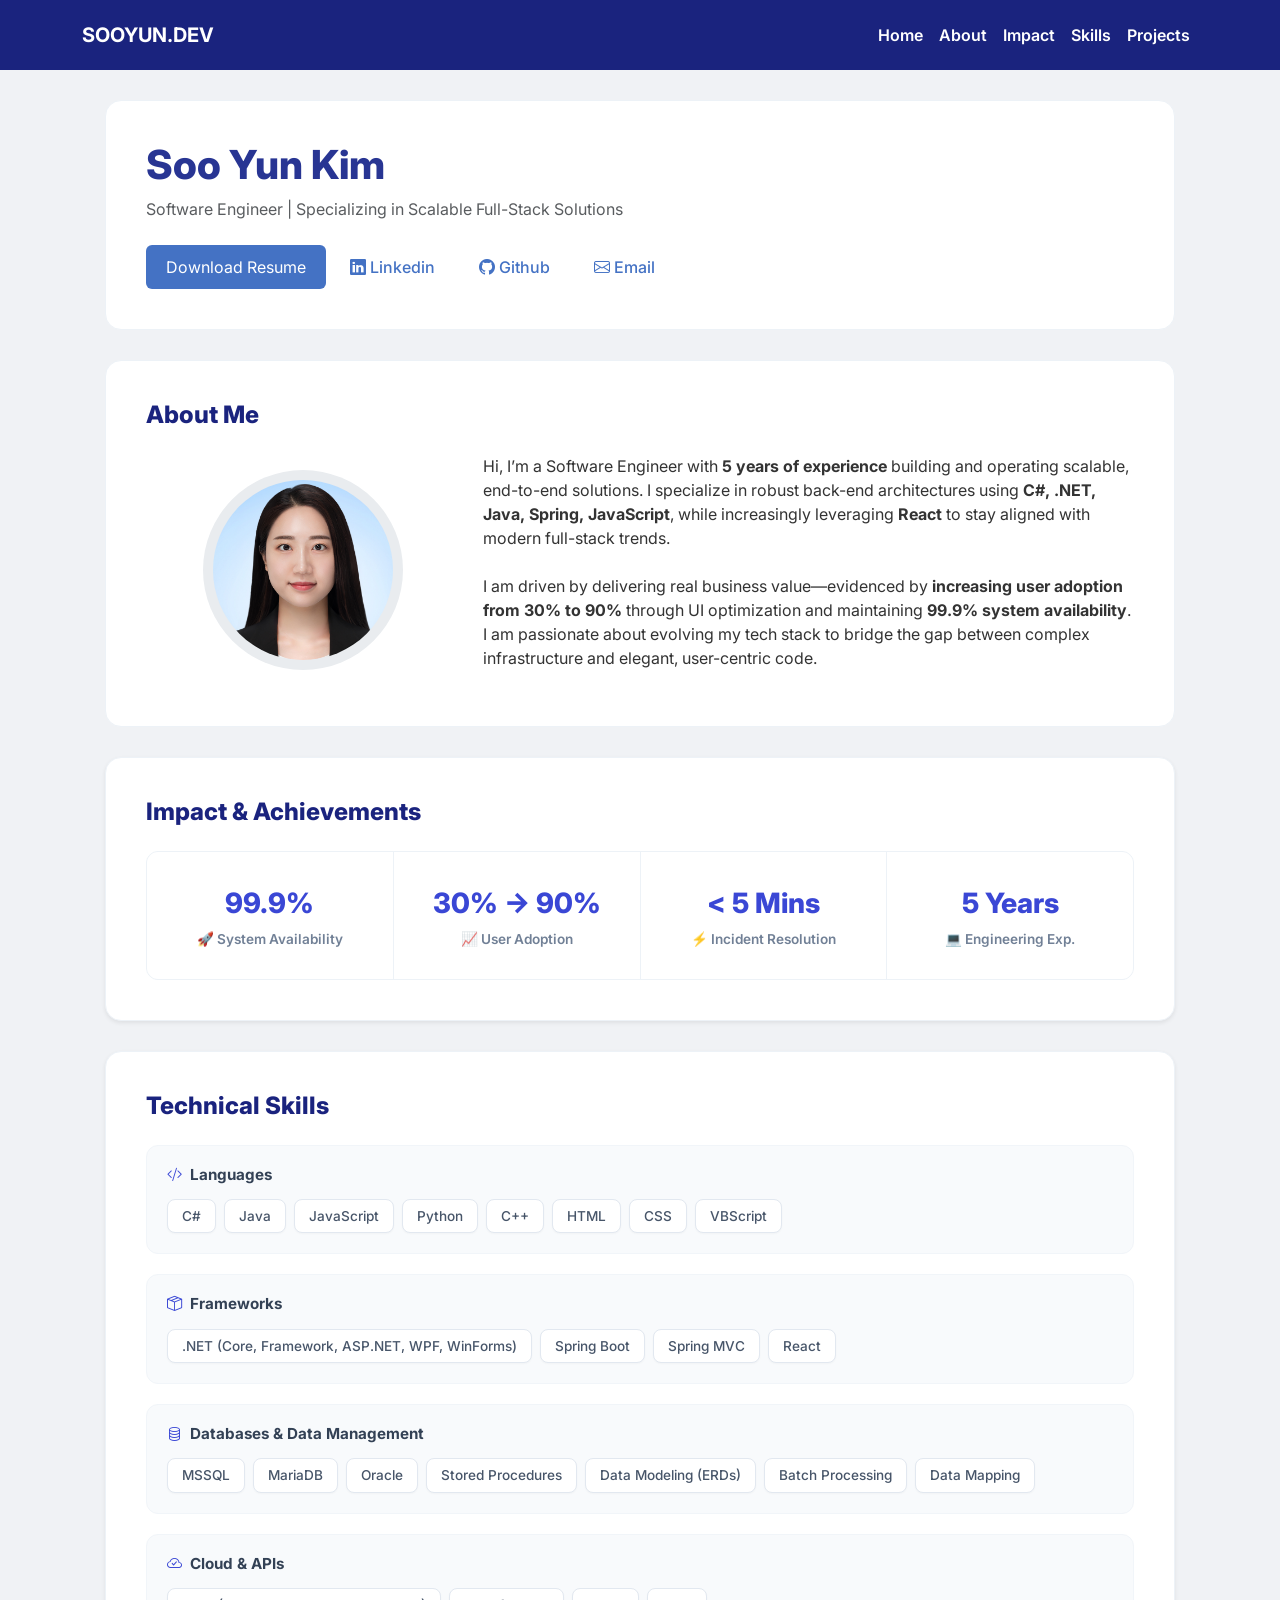
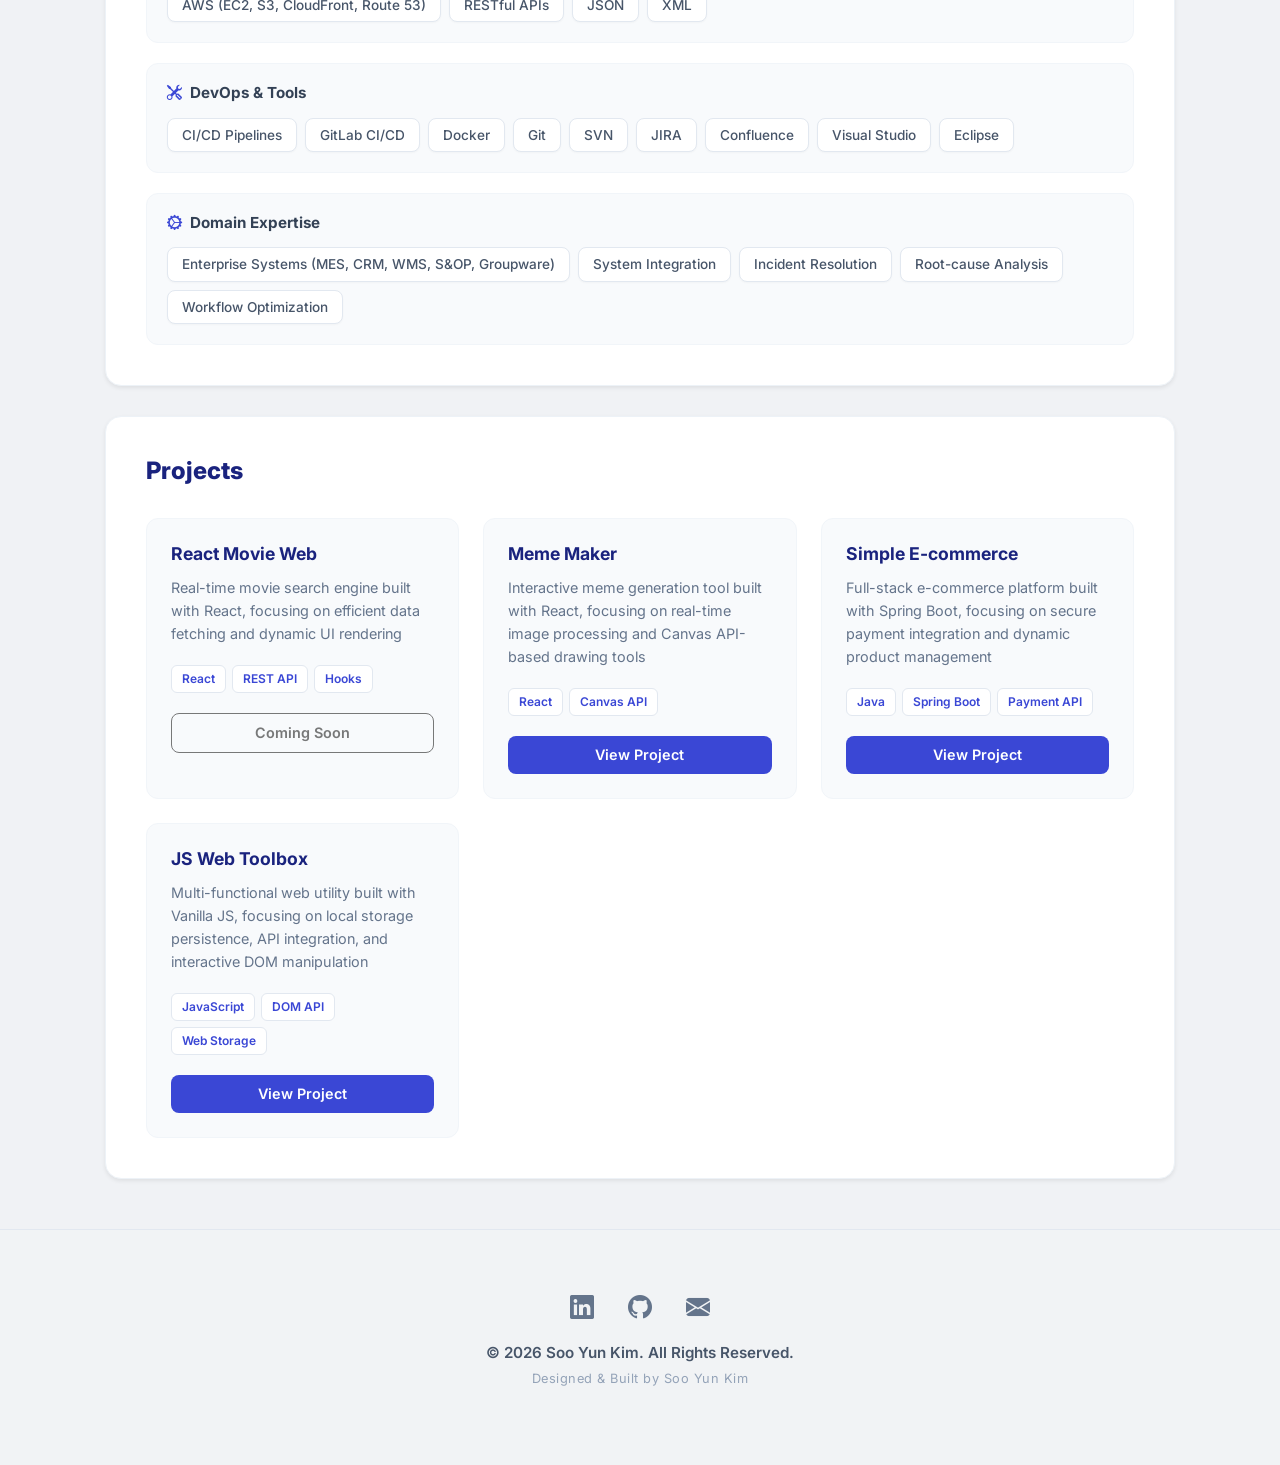
==== index.html @ b67768f7 "edit technical skills" ====
<!DOCTYPE html>
<html lang="en">
<head>
    <meta charset="UTF-8">
    <meta name="viewport" content="width=device-width, initial-scale=1.0">
    <title>Soo Yun Kim | Software Engineer Portfolio</title>
    
    <link rel="icon" type="image/x-icon" href="./favicon.ico?v=1">
    <link href="https://cdn.jsdelivr.net/npm/bootstrap@5.3.2/dist/css/bootstrap.min.css" rel="stylesheet">
    <link rel="stylesheet" href="https://cdn.jsdelivr.net/npm/bootstrap-icons@1.11.1/font/bootstrap-icons.css">
    <link href="https://fonts.googleapis.com/css2?family=Inter:wght@400;600;700;800&family=Poppins:wght@600;700&display=swap" rel="stylesheet">
    <link rel="stylesheet" href="css/style.css">
</head>
<body>

<nav class="navbar navbar-expand-lg navbar-dark sticky-top">
    <div class="container">
        <a class="navbar-brand fw-bold" href="#">SOOYUN.DEV</a>
        <button class="navbar-toggler" type="button" data-bs-toggle="collapse" data-bs-target="#navbarNav">
            <span class="navbar-toggler-icon"></span>
        </button>
        <div class="collapse navbar-collapse" id="navbarNav">
            <ul class="navbar-nav ms-auto align-items-center">
                <li class="nav-item"><a class="nav-link" href="#">Home</a></li>
                <li class="nav-item"><a class="nav-link" href="#about">About</a></li>
                <li class="nav-item"><a class="nav-link" href="#impact">Impact</a></li>
                <li class="nav-item"><a class="nav-link" href="#skills">Skills</a></li>
                <li class="nav-item"><a class="nav-link" href="#projects">Projects</a></li>
                <!--li class="nav-item ms-lg-3">
                    <a class="btn btn-hire" href="mailto:kimsy9512@gmail.com">Hire Me</a>
                </li-->
            </ul>
        </div>
    </div>
</nav>

<div class="main-wrapper">
    <header class="content-card">
        <h1 class="hero-title">Soo Yun Kim</h1>
        <p class="hero-subtitle text-muted">Software Engineer | Specializing in Scalable Full-Stack Solutions</p>
        
        <div class="d-flex align-items-center flex-wrap gap-4 mt-4">
            <a href="Resume_SooYunKim.pdf" class="btn btn-primary btn-resume">Download Resume</a>
            <a href="https://www.linkedin.com/in/sooyun-kim" class="social-link"><i class="bi bi-linkedin"></i> Linkedin</a>
            <a href="https://github.com/ksy1231" class="social-link"><i class="bi bi-github"></i> Github</a>
            <a href="mailto:kimsy9512@gmail.com" class="social-link"><i class="bi bi-envelope"></i> Email</a>
        </div>
    </header>

    <section id="about" class="content-card">
        <h2 class="section-title mb-4">About Me <!--span class="small-text text-muted">Full-Stack Developer</span--></h2>
        <div class="row align-items-center">
            <div class="col-md-4 text-center">
                <div class="profile-img-wrapper">
                    <img src="sooyunkim.jpg" alt="Soo Yun Kim" class="profile-img">
                </div>
            </div>
            <div class="col-md-8">
                <p class="section-text">
                    Hi, I’m a Software Engineer with <b>5 years of experience</b> building and operating scalable, 
                    end-to-end solutions. I specialize in robust back-end architectures using <b>C#, .NET, Java, Spring, JavaScript</b>, 
                    while increasingly leveraging <b>React</b> to stay aligned with modern full-stack trends.
                    <br><br>
                    I am driven by delivering real business value—evidenced by <b>increasing user adoption from 30% to 90%</b> through UI optimization and maintaining <b>99.9% system availability</b>. I am passionate about 
                    evolving my tech stack to bridge the gap between complex infrastructure and elegant, 
                    user-centric code.
                </p>
            </div>
        </div>
    </section>

    <section id="impact" class="content-card shadow-sm">
        <h2 class="section-title">Impact & Achievements</h2>
        <div class="impact-grid mt-4">
            <div class="impact-item">
                <div class="impact-value">99.9%</div>
                <div class="impact-label">🚀 System Availability</div>
            </div>
            <div class="impact-item">
                <div class="impact-value">30% → 90%</div>
                <div class="impact-label">📈 User Adoption</div>
            </div>
            <div class="impact-item">
                <div class="impact-value">&lt; 5 Mins</div>
                <div class="impact-label">⚡ Incident Resolution</div>
            </div>
            <div class="impact-item">
                <div class="impact-value">5 Years</div>
                <div class="impact-label">💻 Engineering Exp.</div>
            </div>
        </div>
    </section>
    
    <section id="skills" class="content-card shadow-sm">
        <h2 class="section-title">Technical Skills</h2>
        <div class="skills-modern-grid mt-4">
            
            <div class="skill-category-box">
                <h6><i class="bi bi-code-slash"></i> Languages</h6>
                <div class="skill-pills">
                    <span>C#</span><span>Java</span><span>JavaScript</span><span>Python</span><span>C++</span><span>HTML</span><span>CSS</span><span>VBScript</span>
                </div>
            </div>
    
            <div class="skill-category-box">
                <h6><i class="bi bi-box-seam"></i> Frameworks</h6>
                <div class="skill-pills">
                    <span>.NET (Core, Framework, ASP.NET, WPF, WinForms)</span><span>Spring Boot</span><span>Spring MVC</span><span>React</span>
                </div>
            </div>
    
            <div class="skill-category-box">
                <h6><i class="bi bi-database"></i> Databases & Data Management</h6>
                <div class="skill-pills">
                    <span>MSSQL</span><span>MariaDB</span><span>Oracle</span><span>Stored Procedures</span><span>Data Modeling (ERDs)</span><span>Batch Processing</span><span>Data Mapping</span>
                </div>
            </div>
    
            <div class="skill-category-box">
                <h6><i class="bi bi-cloud-check"></i> Cloud & APIs</h6>
                <div class="skill-pills">
                    <span>AWS (EC2, S3, CloudFront, Route 53)</span><span>RESTful APIs</span><span>JSON</span><span>XML</span>
                </div>
            </div>
    
            <div class="skill-category-box">
                <h6><i class="bi bi-tools"></i> DevOps & Tools</h6>
                <div class="skill-pills">
                    <span>CI/CD Pipelines</span><span>GitLab CI/CD</span><span>Docker</span><span>Git</span><span>SVN</span><span>JIRA</span><span>Confluence</span><span>Visual Studio</span><span>Eclipse</span>
                </div>
            </div>
    
            <div class="skill-category-box">
                <h6><i class="bi bi-gear-wide-connected"></i> Domain Expertise</h6>
                <div class="skill-pills">
                    <span>Enterprise Systems (MES, CRM, WMS, S&OP, Groupware)</span><span>System Integration</span><span>Incident Resolution</span><span>Root-cause Analysis</span><span>Workflow Optimization</span>
                </div>
            </div>
            
        </div>
    </section>

    <section id="projects" class="content-card shadow-sm">
        <h2 class="section-title">Projects</h2>
        
        <div class="row g-4 mt-2">
            <div class="col-md-4">
                <div class="project-item-card">
                    <div class="project-body">
                        <h6>React Movie Web</h6>
                        <p>Real-time movie search engine built with React, focusing on efficient data fetching and dynamic UI rendering</p>
                        <div class="project-tags">
                            <span>React</span>
                            <span>REST API</span>
                            <span>Hooks</span>
                        </div>
                    </div>
                    <div class="project-footer">
                        <button class="btn btn-project-outline w-100" disabled>Coming Soon</button>
                    </div>
                </div>
            </div>
    
            <div class="col-md-4">
                <div class="project-item-card">
                    <div class="project-body">
                        <h6>Meme Maker</h6>
                        <p>Interactive meme generation tool built with React, focusing on real-time image processing and Canvas API-based drawing tools</p>
                        <div class="project-tags">
                            <span>React</span>
                            <span>Canvas API</span>
                        </div>
                    </div>
                    <div class="project-footer">
                        <a href="https://ksy1231.github.io/meme-maker/" class="btn btn-project-primary w-100">View Project</a>
                    </div>
                </div>
            </div>
    
            <div class="col-md-4">
                <div class="project-item-card">
                    <div class="project-body">
                        <h6>Simple E-commerce</h6>
                        <p>Full-stack e-commerce platform built with Spring Boot, focusing on secure payment integration and dynamic product management</p>
                        <div class="project-tags">
                            <span>Java</span>
                            <span>Spring Boot</span>
                            <span>Payment API</span>
                        </div>
                    </div>
                    <div class="project-footer">
                        <a href="https://ecommerce-mq0e.onrender.com" class="btn btn-project-primary w-100">View Project</a>
                    </div>
                </div>
            </div>

            <div class="col-md-4">
                <div class="project-item-card">
                    <div class="project-body">
                        <h6>JS Web Toolbox</h6>
                        <p>Multi-functional web utility built with Vanilla JS, focusing on local storage persistence, API integration, and interactive DOM manipulation</p>
                        <div class="project-tags">
                            <span>JavaScript</span>
                            <span>DOM API</span>
                            <span>Web Storage</span>
                        </div>
                    </div>
                    <div class="project-footer">
                        <a href="https://ksy1231.github.io/js-web-toolbox/" class="btn btn-project-primary w-100">View Project</a>
                    </div>
                </div>
            </div>
        </div>
    </section>
</div>

<!-- Footer -->
<footer class="footer-section">
    <div class="container text-center">
        <div class="footer-links mb-3">
            <a href="https://www.linkedin.com/in/sooyun-kim" target="_blank"><i class="bi bi-linkedin"></i></a>
            <a href="https://github.com/ksy1231" target="_blank"><i class="bi bi-github"></i></a>
            <a href="mailto:kimsy9512@gmail.com"><i class="bi bi-envelope-fill"></i></a>
        </div>
        <p class="copyright">© 2026 Soo Yun Kim. All Rights Reserved.</p>
        <p class="footer-subtext">Designed & Built by Soo Yun Kim</p>
    </div>
</footer>

<script src="https://cdn.jsdelivr.net/npm/bootstrap@5.3.2/dist/js/bootstrap.bundle.min.js"></script>
</body>
</html>
---- css/style.css ----
html {
    scroll-behavior: smooth;
    /* 내비바가 sticky인 경우, 섹션 제목이 가려지지 않게 여백을 줍니다. */
    scroll-padding-top: 80px; 
}

/* 기본 설정 및 배경색 (이미지 특유의 연회색 배경) */
body {
    background-color: #f0f2f5; 
    font-family: 'Inter', sans-serif;
    color: #333;
    margin: 0;
    padding: 0;
}

/* 내비게이션 바 - 진한 다크 네이비 */
.navbar {
    background-color: #1a237e !important; 
    padding: 15px 0;
}
.navbar-brand, .nav-link {
    color: #ffffff !important;
    font-weight: 600;
}
.btn-hire {
    background-color: #ffffff;
    color: #1a237e !important;
    border-radius: 5px;
    font-weight: bold;
    padding: 5px 15px;
}

/* 메인 컨테이너 간격 */
.main-wrapper {
    max-width: 1100px;
    margin: 30px auto;
    padding: 0 15px;
}

/* 섹션 공통 카드 스타일 (이미지의 하얀 박스들) */
.content-card {
    background: #ffffff;
    border-radius: 16px;
    padding: 40px;
    margin-bottom: 30px;
    border: 1px solid #edf2f7;
}

/* 타이틀 색상 - 이미지와 동일한 블루 */
.hero-title {
    color: #283593;
    font-weight: 800;
}

.section-title {
    font-size: 1.5rem;
    font-weight: 800;
    color: #1a237e;
    margin-bottom: 0;
}

/* 버튼 및 링크 색상 */
.btn-primary {
    background-color: #4472c4 !important;
    border: none;
    padding: 10px 20px;
}
.social-link {
    color: #4472c4;
    text-decoration: none;
    font-weight: 500;
    margin-right: 20px;
}

/* About Me 프로필 이미지 (완벽한 원형 + 회색 외곽선) */
.profile-img-wrapper {
    width: 200px;
    height: 200px;
    background-color: #e9ecef;
    border-radius: 50%;
    padding: 10px;
    display: inline-block;
}
.profile-img {
    width: 100%;
    height: 100%;
    border-radius: 50%;
    object-fit: cover;
    object-position: center 30%;
}

/* Impact 섹션 수치 카드 (가로 배열) */
.impact-grid {
    display: grid;
    grid-template-columns: repeat(4, 1fr);
    gap: 1px; /* 선처럼 보이게 하는 기법 */
    background: #edf2f7; 
    border-radius: 12px;
    overflow: hidden;
    border: 1px solid #edf2f7;
}

.impact-item {
    background: white;
    padding: 30px 10px;
    text-align: center;
}

.impact-value {
    font-size: 1.75rem;
    font-weight: 800;
    color: #3a47d5;
    margin-bottom: 5px;
}

.impact-label {
    font-size: 0.85rem;
    color: #718096;
    font-weight: 600;
}

/* 스킬 배지 (연한 회색 배경의 알약 형태) */
.skills-modern-grid {
    display: flex;
    flex-direction: column;
    gap: 20px;
}

.skill-category-box {
    padding: 20px;
    background: #f8fafc;
    border-radius: 12px;
    border: 1px solid #f1f5f9;
}

.skill-category-box h6 {
    font-size: 0.95rem;
    font-weight: 700;
    color: #334155;
    margin-bottom: 15px;
    display: flex;
    align-items: center;
    gap: 8px;
}

.skill-category-box h6 i {
    color: #3a47d5;
}

.skill-pills {
    display: flex;
    flex-wrap: wrap;
    gap: 8px;
}

.skill-pills span {
    background: white;
    color: #475569;
    padding: 6px 14px;
    border-radius: 8px;
    font-size: 0.85rem;
    font-weight: 500;
    border: 1px solid #e2e8f0;
    box-shadow: 0 1px 2px rgba(0,0,0,0.03);
    transition: all 0.2s;
}

.skill-pills span:hover {
    border-color: #3a47d5;
    color: #3a47d5;
    transform: translateY(-2px);
}

/* 모바일 대응 */
@media (max-width: 768px) {
    .impact-grid {
        grid-template-columns: repeat(2, 1fr); /* 모바일에서는 2개씩 */
    }
    .skill-row {
        flex-direction: column; /* 모바일에서는 세로로 나열 */
    }
    .skill-category-label {
        margin-bottom: 10px;
    }
}

/* 프로젝트 내부 카드 */
.project-item-card {
    background: #f8fafc; /* Skills 섹션 박스와 동일한 배경색 */
    border: 1px solid #f1f5f9;
    border-radius: 12px;
    height: 100%;
    display: flex;
    flex-direction: column;
    padding: 24px;
    transition: all 0.3s ease;
}

.project-item-card:hover {
    transform: translateY(-5px);
    box-shadow: 0 10px 20px rgba(0,0,0,0.05);
    border-color: #3a47d5;
}

.project-body h6 {
    font-size: 1.1rem;
    font-weight: 700;
    color: #1a237e;
    margin-bottom: 12px;
}

.project-body p {
    font-size: 0.9rem;
    color: #64748b;
    line-height: 1.6;
    margin-bottom: 20px;
    min-height: 60px; /* 카드 높이를 일정하게 맞춤 */
}

/* 프로젝트 태그 - Skills 태그와 통일 */
.project-tags {
    display: flex;
    flex-wrap: wrap;
    gap: 6px;
    margin-bottom: 20px;
}

.project-tags span {
    background: white;
    color: #3a47d5;
    padding: 4px 10px;
    border-radius: 6px;
    font-size: 0.75rem;
    font-weight: 600;
    border: 1px solid #e2e8f0;
}

/* 버튼 스타일 - Hero 섹션 버튼과 조화 */
.btn-project-primary {
    background-color: #3a47d5;
    color: white;
    border: none;
    border-radius: 8px;
    padding: 8px;
    font-weight: 600;
    font-size: 0.9rem;
    transition: 0.2s;
}

.btn-project-primary:hover {
    background-color: #1a237e;
    color: white;
}

.btn-project-outline {
    background-color: transparent;
    color: #94a3b8;
    border: 1px solid #e2e8f0;
    border-radius: 8px;
    padding: 8px;
    font-weight: 600;
    font-size: 0.9rem;
}

/* Footer */
.footer-section {
    padding: 60px 0;
    background-color: #f1f3f5; /* 전체 배경색과 동일하게 하거나 약간 더 진하게 */
    border-top: 1px solid #e2e8f0;
    margin-top: 50px;
}

.footer-links a {
    font-size: 1.5rem;
    color: #64748b;
    margin: 0 15px;
    transition: color 0.2s ease;
}

.footer-links a:hover {
    color: #3a47d5; /* 포인트 블루 색상 */
}

.copyright {
    font-size: 0.95rem;
    font-weight: 600;
    color: #475569;
    margin-bottom: 5px;
}

.footer-subtext {
    font-size: 0.8rem;
    color: #94a3b8;
    letter-spacing: 0.5px;
}
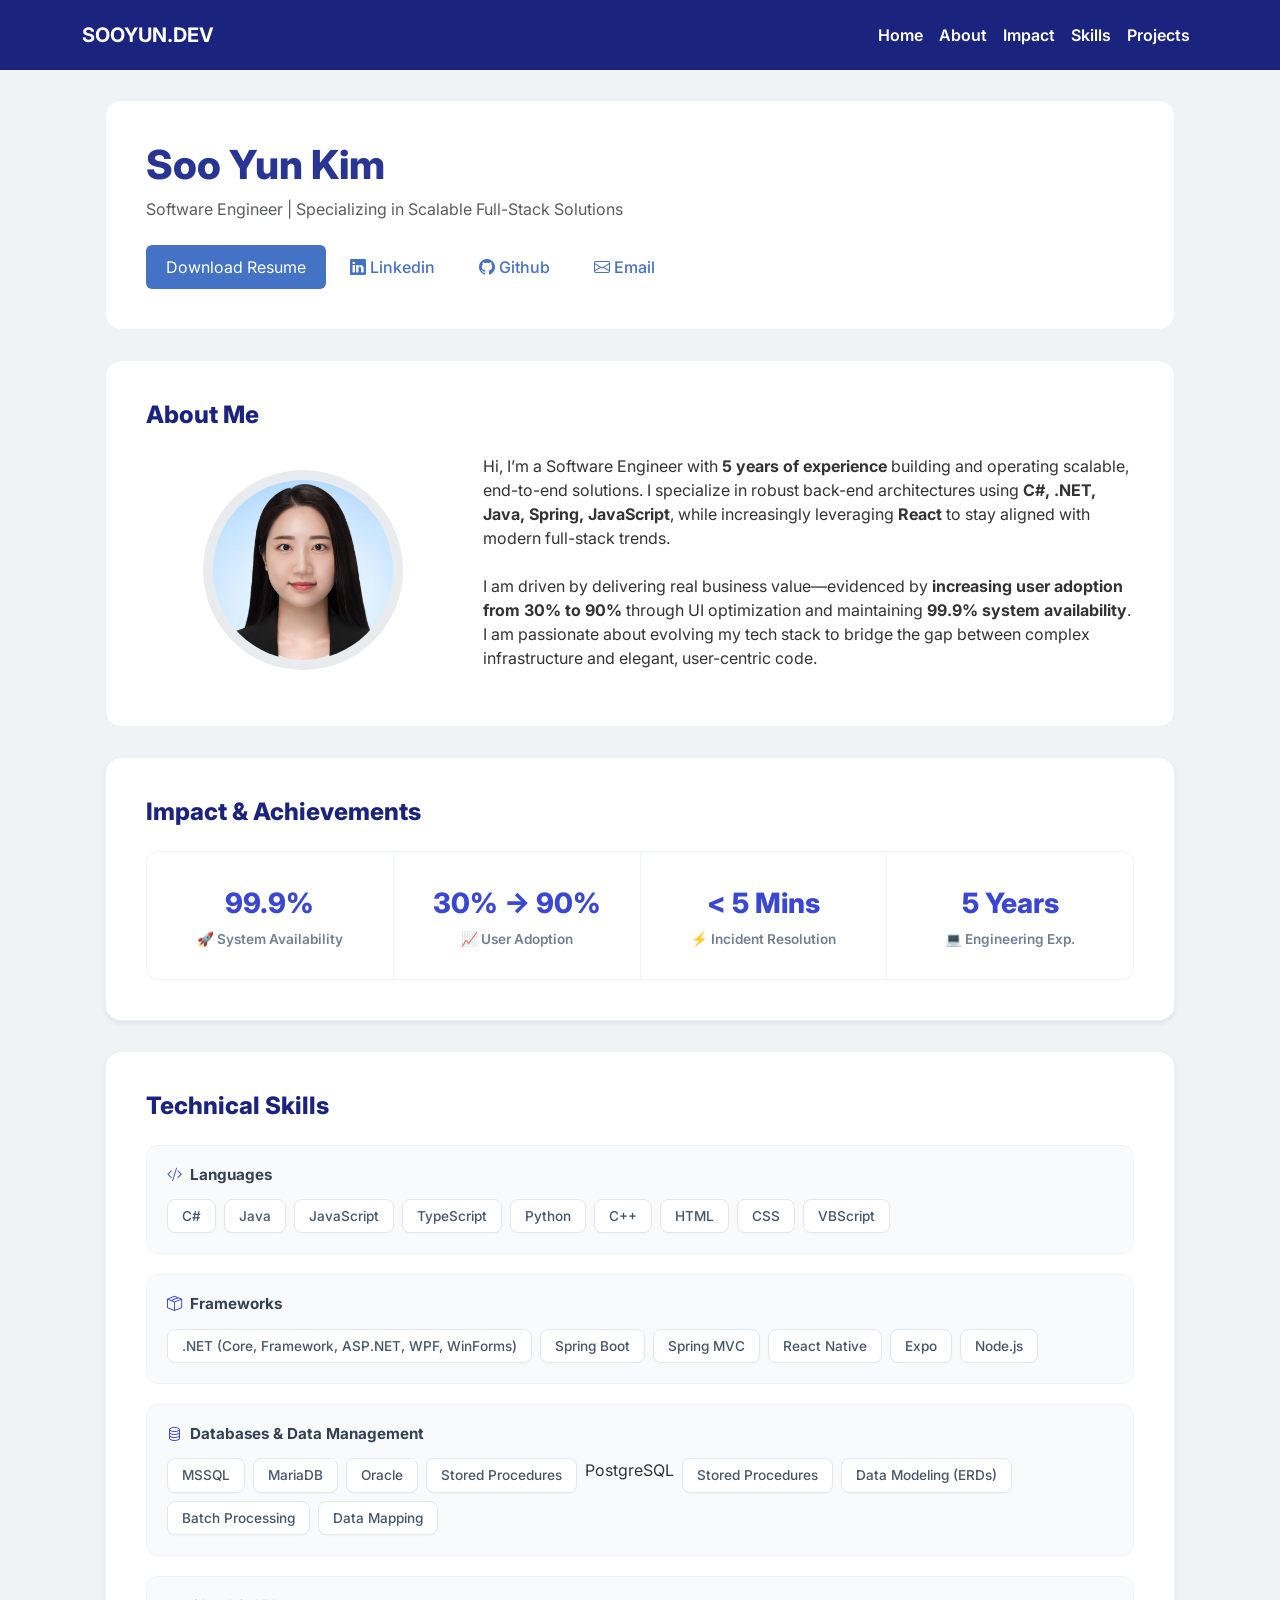
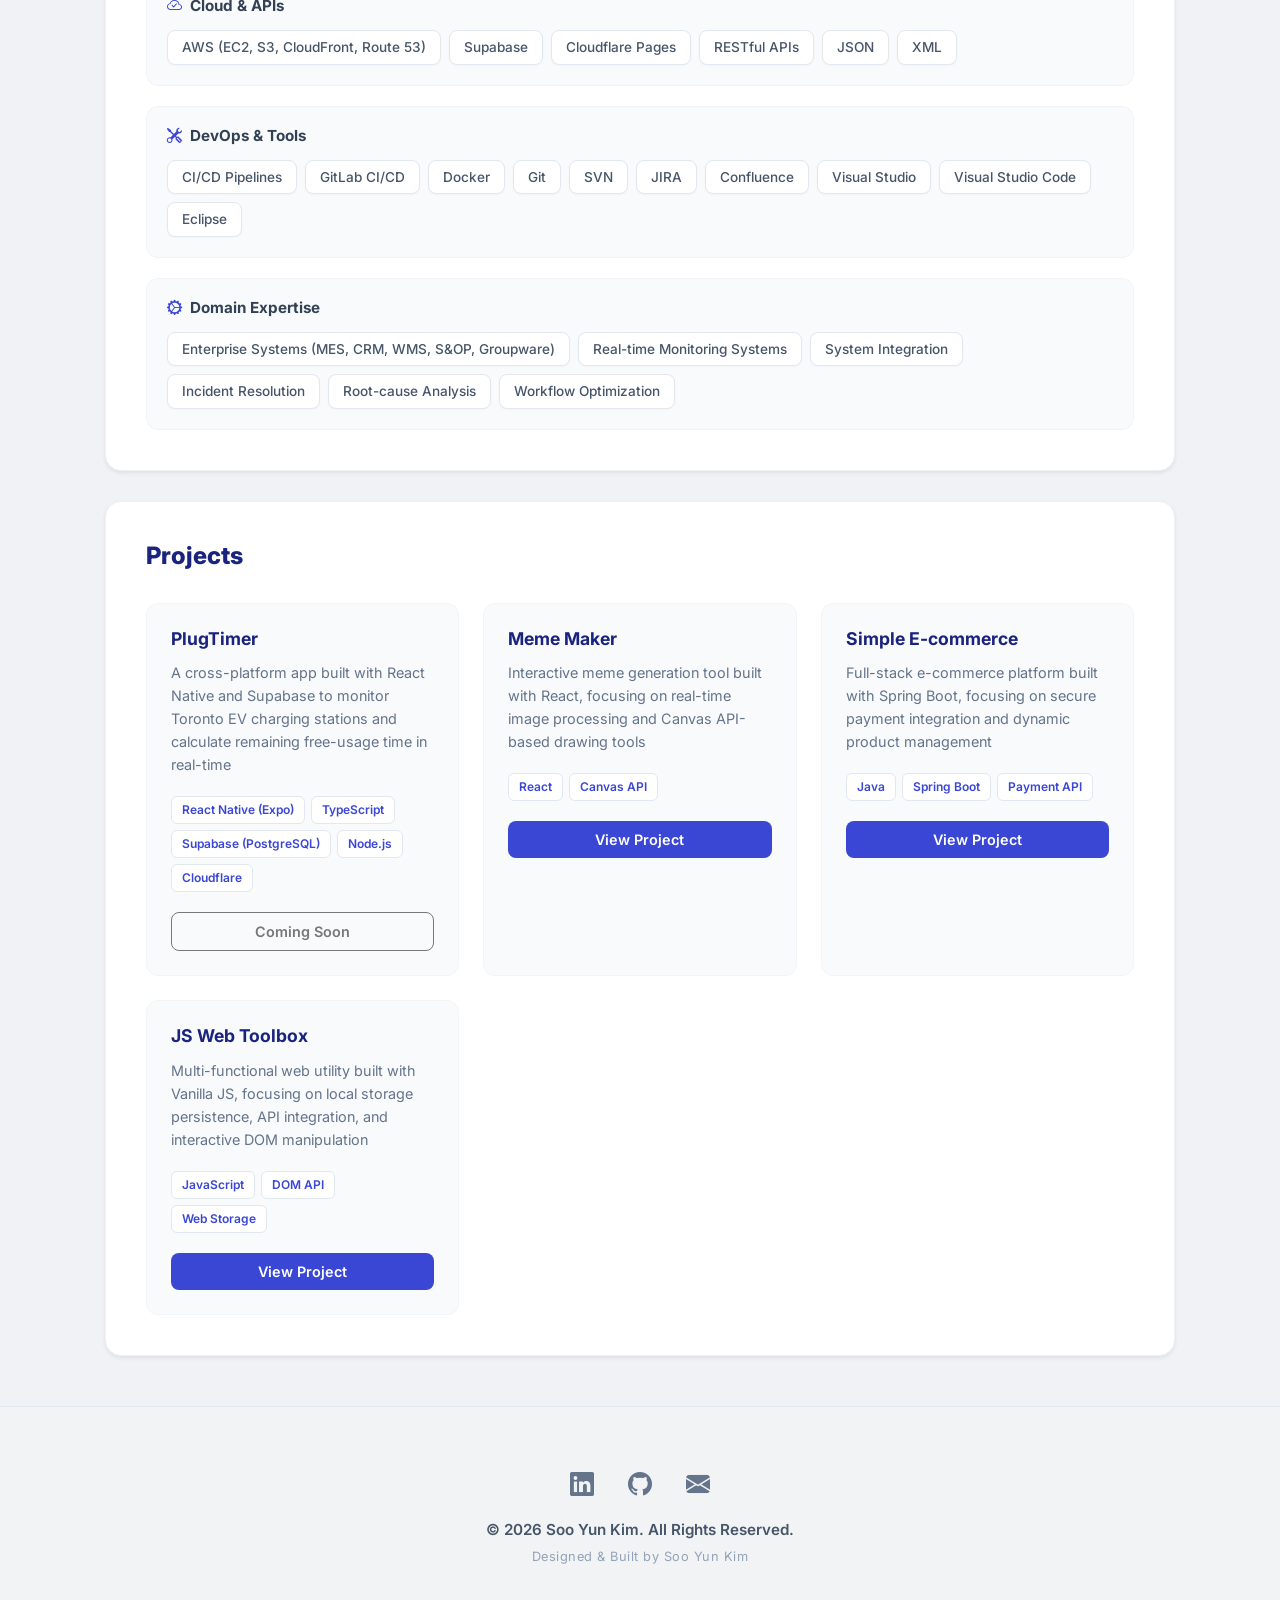
==== commit 26930037: "edit technical skills and projects" ====
--- a/index.html
+++ b/index.html
@@ -98,42 +98,42 @@
             <div class="skill-category-box">
                 <h6><i class="bi bi-code-slash"></i> Languages</h6>
                 <div class="skill-pills">
-                    <span>C#</span><span>Java</span><span>JavaScript</span><span>Python</span><span>C++</span><span>HTML</span><span>CSS</span><span>VBScript</span>
+                    <span>C#</span><span>Java</span><span>JavaScript</span><span>TypeScript</span><span>Python</span><span>C++</span><span>HTML</span><span>CSS</span><span>VBScript</span>
                 </div>
             </div>
     
             <div class="skill-category-box">
                 <h6><i class="bi bi-box-seam"></i> Frameworks</h6>
                 <div class="skill-pills">
-                    <span>.NET (Core, Framework, ASP.NET, WPF, WinForms)</span><span>Spring Boot</span><span>Spring MVC</span><span>React</span>
+                    <span>.NET (Core, Framework, ASP.NET, WPF, WinForms)</span><span>Spring Boot</span><span>Spring MVC</span><span>React Native</span><span>Expo</span><span>Node.js</span>
                 </div>
             </div>
     
             <div class="skill-category-box">
                 <h6><i class="bi bi-database"></i> Databases & Data Management</h6>
                 <div class="skill-pills">
-                    <span>MSSQL</span><span>MariaDB</span><span>Oracle</span><span>Stored Procedures</span><span>Data Modeling (ERDs)</span><span>Batch Processing</span><span>Data Mapping</span>
+                    <span>MSSQL</span><span>MariaDB</span><span>Oracle</span><span>Stored Procedures</span>PostgreSQL<span>Stored Procedures</span><span>Data Modeling (ERDs)</span><span>Batch Processing</span><span>Data Mapping</span>
                 </div>
             </div>
     
             <div class="skill-category-box">
                 <h6><i class="bi bi-cloud-check"></i> Cloud & APIs</h6>
                 <div class="skill-pills">
-                    <span>AWS (EC2, S3, CloudFront, Route 53)</span><span>RESTful APIs</span><span>JSON</span><span>XML</span>
+                    <span>AWS (EC2, S3, CloudFront, Route 53)</span><span>Supabase</span><span>Cloudflare Pages</span><span>RESTful APIs</span><span>JSON</span><span>XML</span>
                 </div>
             </div>
     
             <div class="skill-category-box">
                 <h6><i class="bi bi-tools"></i> DevOps & Tools</h6>
                 <div class="skill-pills">
-                    <span>CI/CD Pipelines</span><span>GitLab CI/CD</span><span>Docker</span><span>Git</span><span>SVN</span><span>JIRA</span><span>Confluence</span><span>Visual Studio</span><span>Eclipse</span>
+                    <span>CI/CD Pipelines</span><span>GitLab CI/CD</span><span>Docker</span><span>Git</span><span>SVN</span><span>JIRA</span><span>Confluence</span><span>Visual Studio</span><span>Visual Studio Code</span><span>Eclipse</span>
                 </div>
             </div>
     
             <div class="skill-category-box">
                 <h6><i class="bi bi-gear-wide-connected"></i> Domain Expertise</h6>
                 <div class="skill-pills">
-                    <span>Enterprise Systems (MES, CRM, WMS, S&OP, Groupware)</span><span>System Integration</span><span>Incident Resolution</span><span>Root-cause Analysis</span><span>Workflow Optimization</span>
+                    <span>Enterprise Systems (MES, CRM, WMS, S&OP, Groupware)</span><span>Real-time Monitoring Systems</span><span>System Integration</span><span>Incident Resolution</span><span>Root-cause Analysis</span><span>Workflow Optimization</span>
                 </div>
             </div>
             
@@ -147,12 +147,14 @@
             <div class="col-md-4">
                 <div class="project-item-card">
                     <div class="project-body">
-                        <h6>React Movie Web</h6>
-                        <p>Real-time movie search engine built with React, focusing on efficient data fetching and dynamic UI rendering</p>
-                        <div class="project-tags">
-                            <span>React</span>
-                            <span>REST API</span>
-                            <span>Hooks</span>
+                        <h6>PlugTimer</h6>
+                        <p>A cross-platform app built with React Native and Supabase to monitor Toronto EV charging stations and calculate remaining free-usage time in real-time</p>
+                        <div class="project-tags">
+                            <span>React Native (Expo)</span>
+                            <span>TypeScript</span>
+                            <span>Supabase (PostgreSQL)</span>
+                            <span>Node.js</span>
+                            <span>Cloudflare</span>
                         </div>
                     </div>
                     <div class="project-footer">
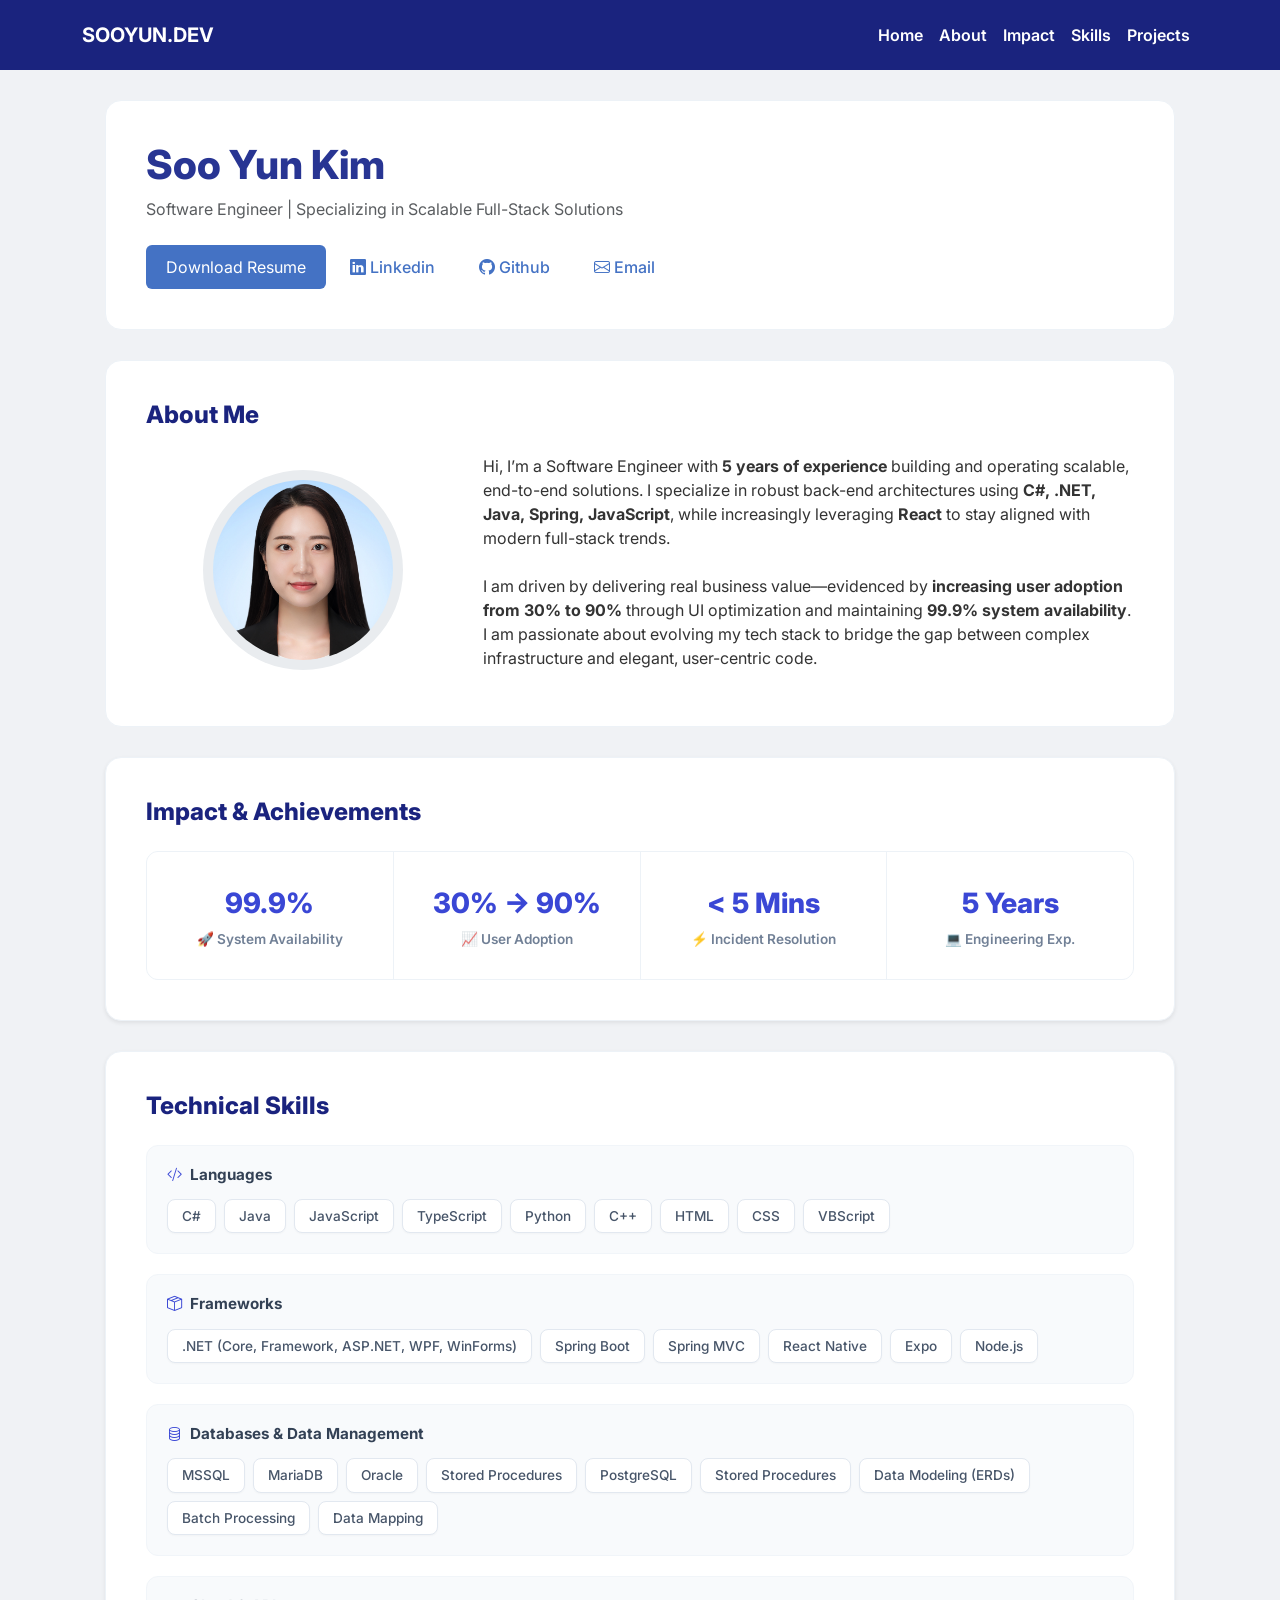
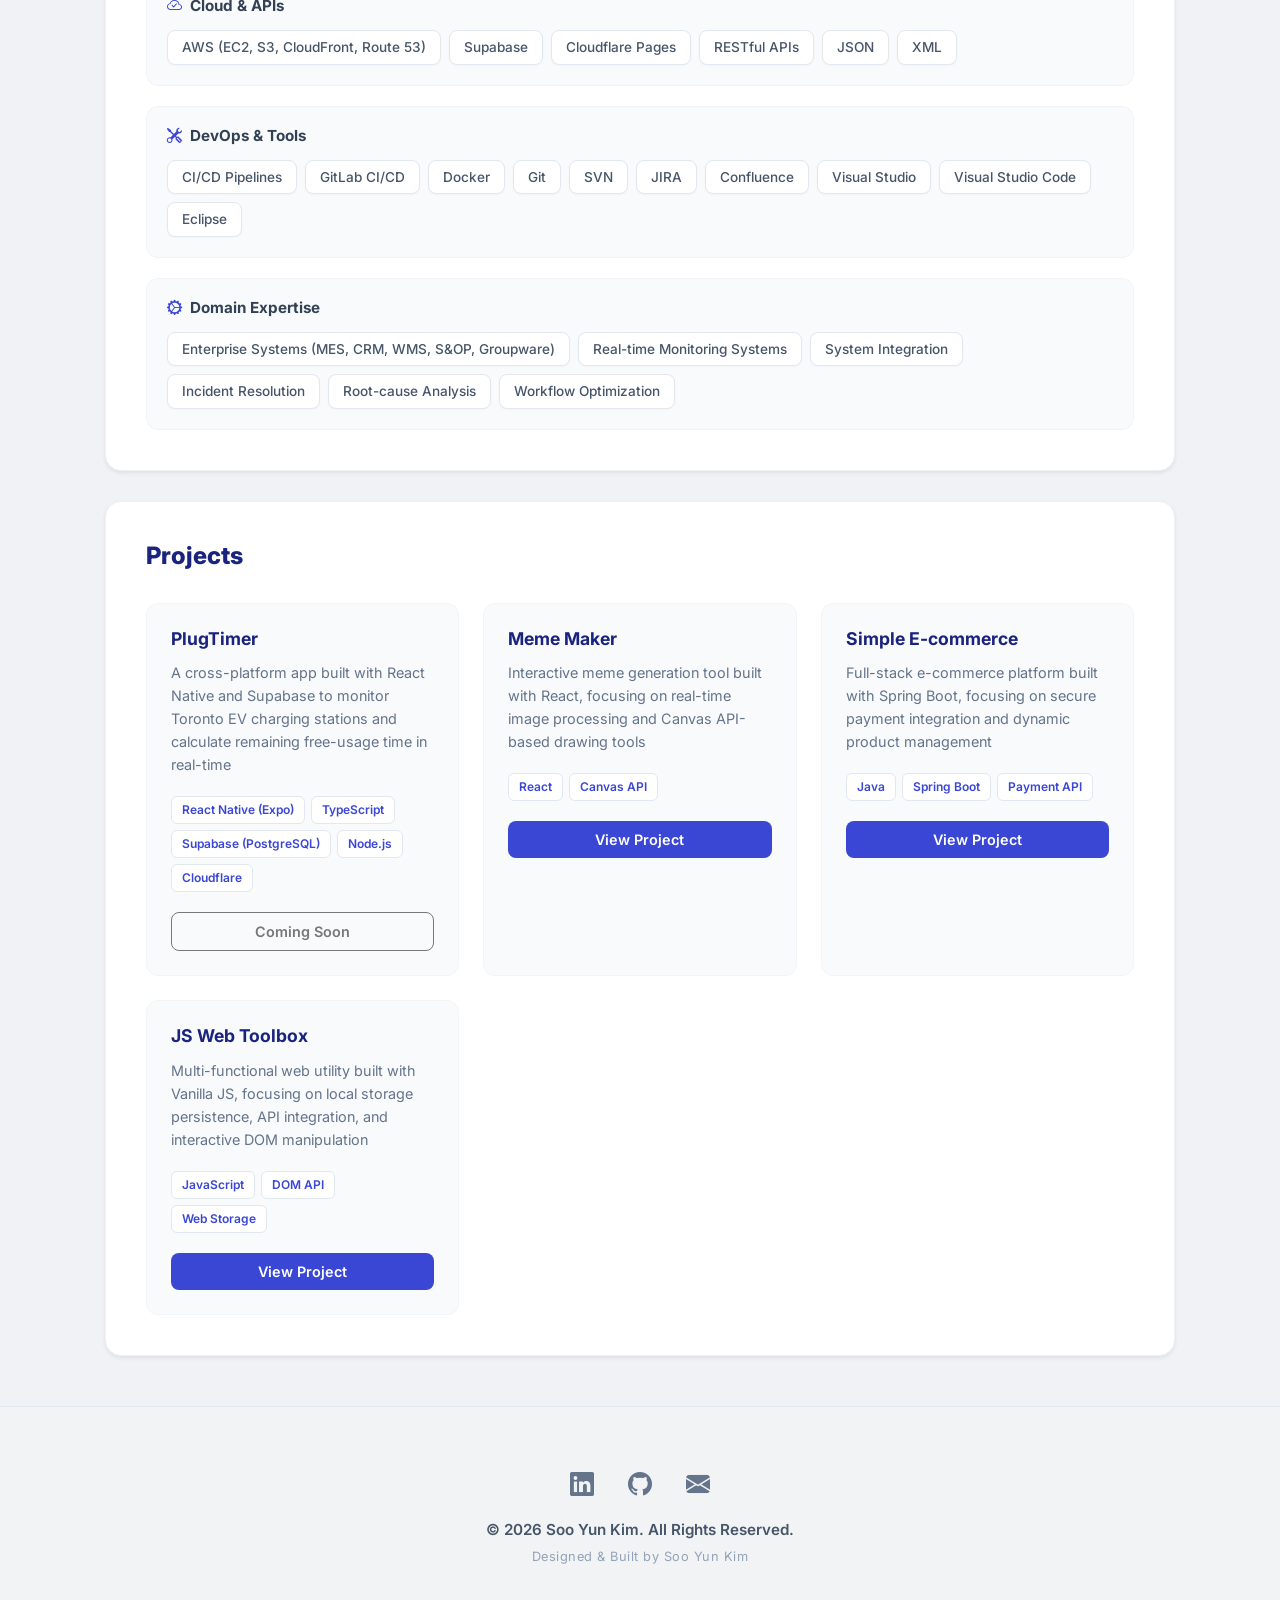
==== commit 0caaf133: "edit technical skills" ====
--- a/index.html
+++ b/index.html
@@ -112,7 +112,7 @@
             <div class="skill-category-box">
                 <h6><i class="bi bi-database"></i> Databases & Data Management</h6>
                 <div class="skill-pills">
-                    <span>MSSQL</span><span>MariaDB</span><span>Oracle</span><span>Stored Procedures</span>PostgreSQL<span>Stored Procedures</span><span>Data Modeling (ERDs)</span><span>Batch Processing</span><span>Data Mapping</span>
+                    <span>MSSQL</span><span>MariaDB</span><span>Oracle</span><span>Stored Procedures</span><span>PostgreSQL</span><span>Stored Procedures</span><span>Data Modeling (ERDs)</span><span>Batch Processing</span><span>Data Mapping</span>
                 </div>
             </div>
     
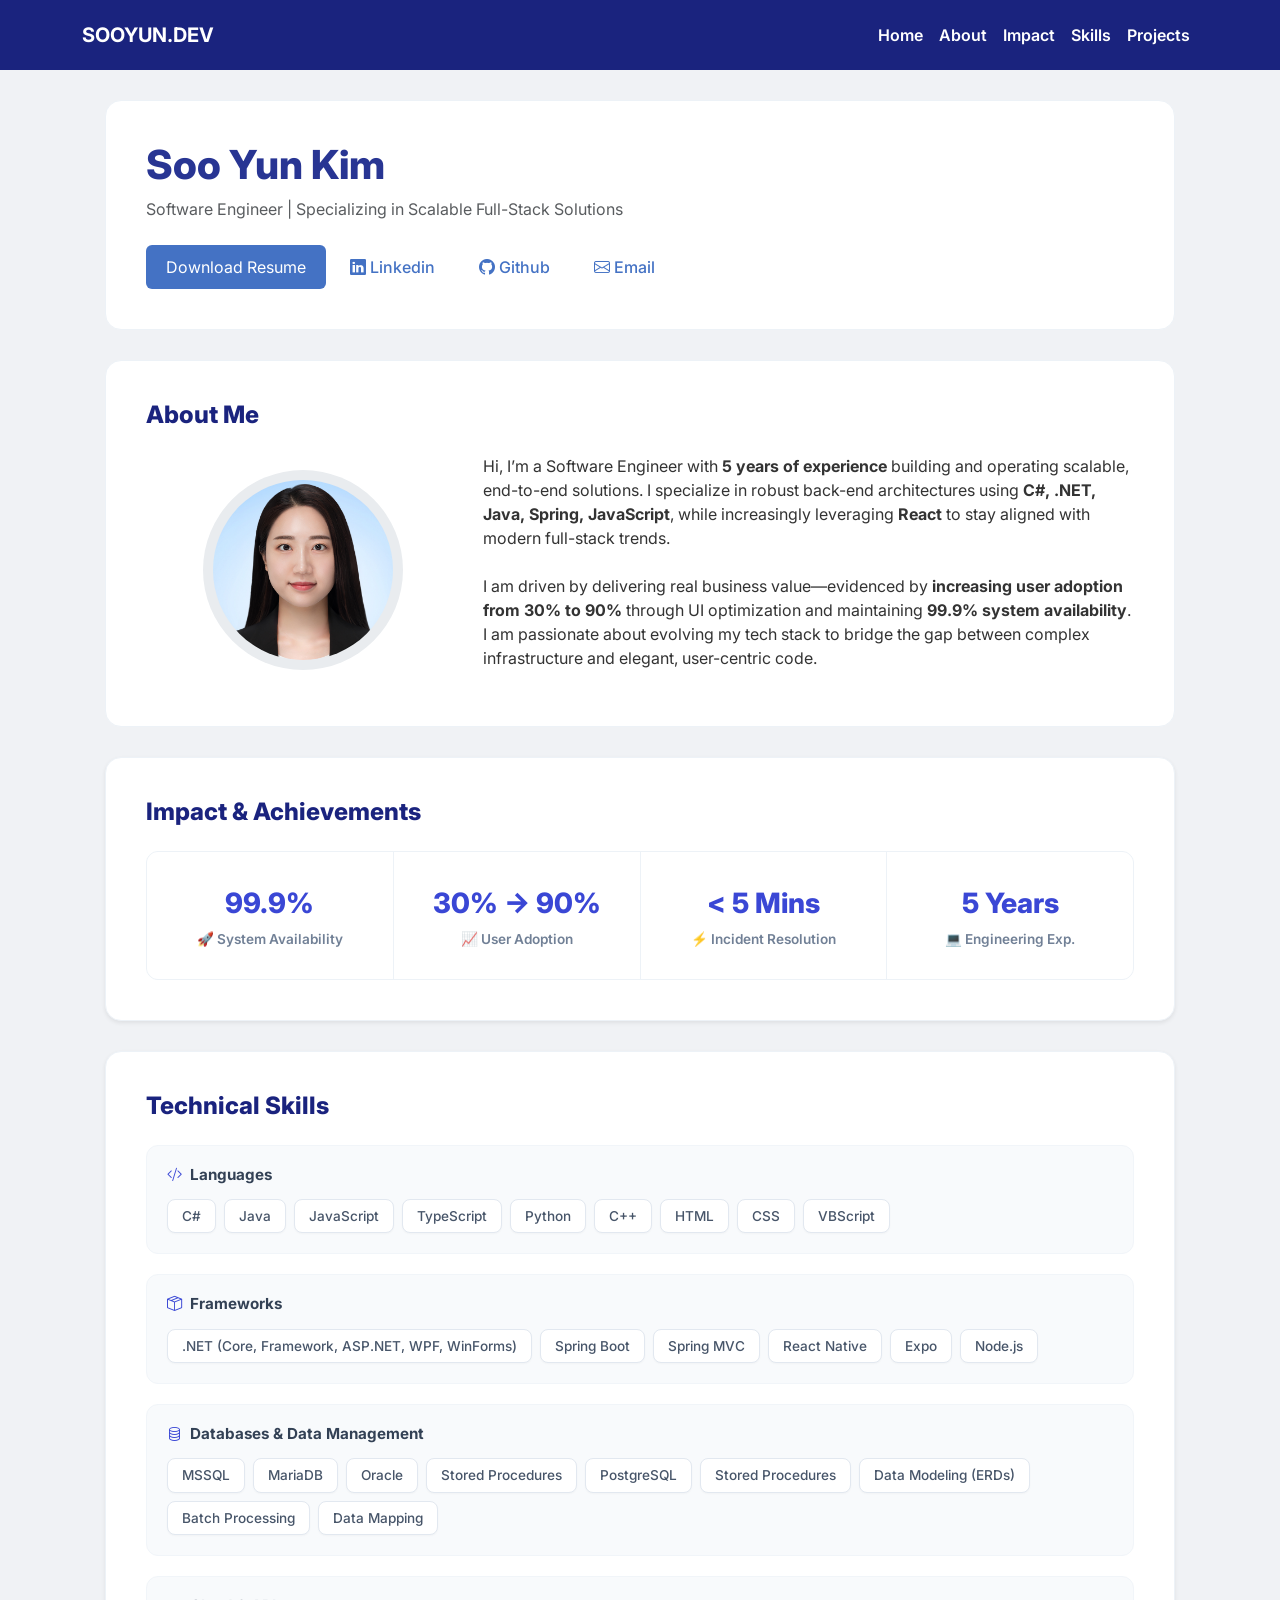
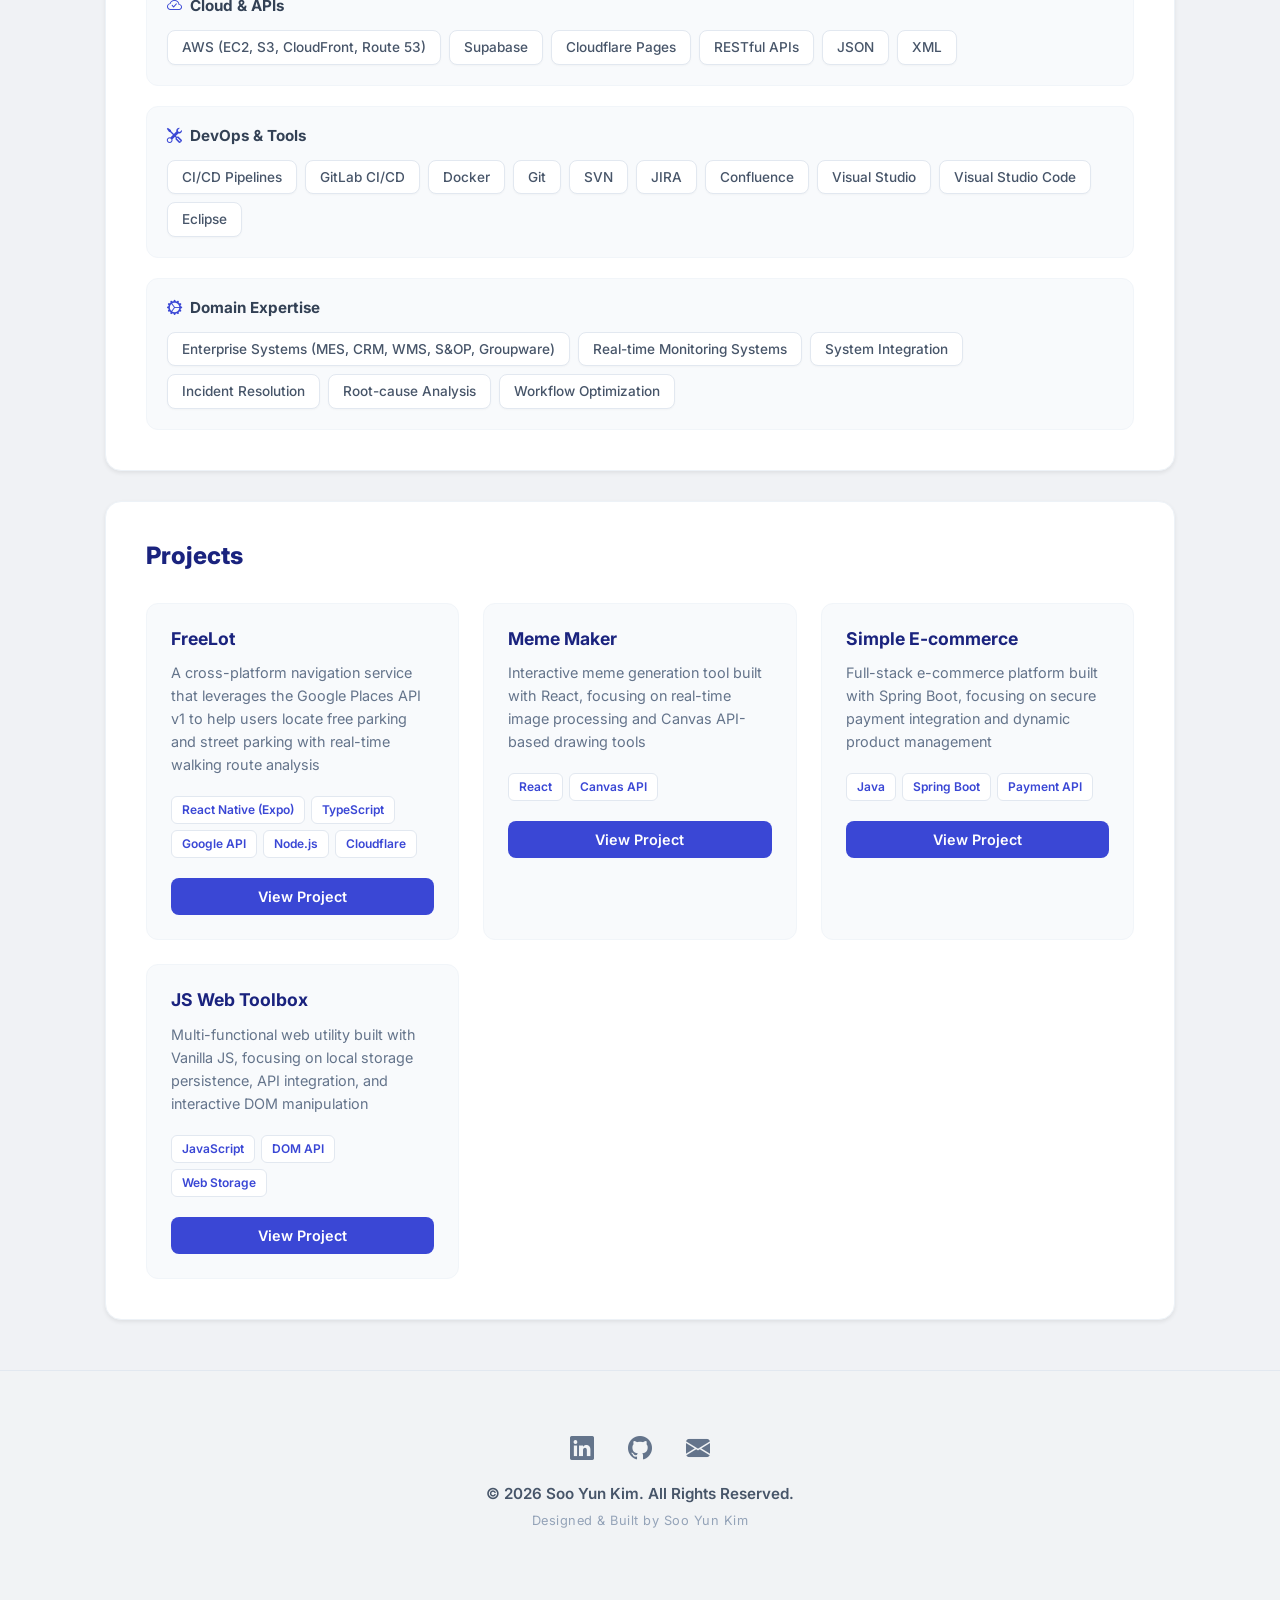
==== commit 7d99d194: "modify project section" ====
--- a/index.html
+++ b/index.html
@@ -147,18 +147,19 @@
             <div class="col-md-4">
                 <div class="project-item-card">
                     <div class="project-body">
-                        <h6>PlugTimer</h6>
-                        <p>A cross-platform app built with React Native and Supabase to monitor Toronto EV charging stations and calculate remaining free-usage time in real-time</p>
+                        <h6>FreeLot</h6>
+                        <p>A cross-platform navigation service that leverages the Google Places API v1 to help users locate free parking and street
+                        parking with real-time walking route analysis</p>
                         <div class="project-tags">
                             <span>React Native (Expo)</span>
                             <span>TypeScript</span>
-                            <span>Supabase (PostgreSQL)</span>
+                            <span>Google API</span>
                             <span>Node.js</span>
                             <span>Cloudflare</span>
                         </div>
                     </div>
                     <div class="project-footer">
-                        <button class="btn btn-project-outline w-100" disabled>Coming Soon</button>
+                        <a href="freelot.html" class="btn btn-project-primary w-100">View Project</a>
                     </div>
                 </div>
             </div>
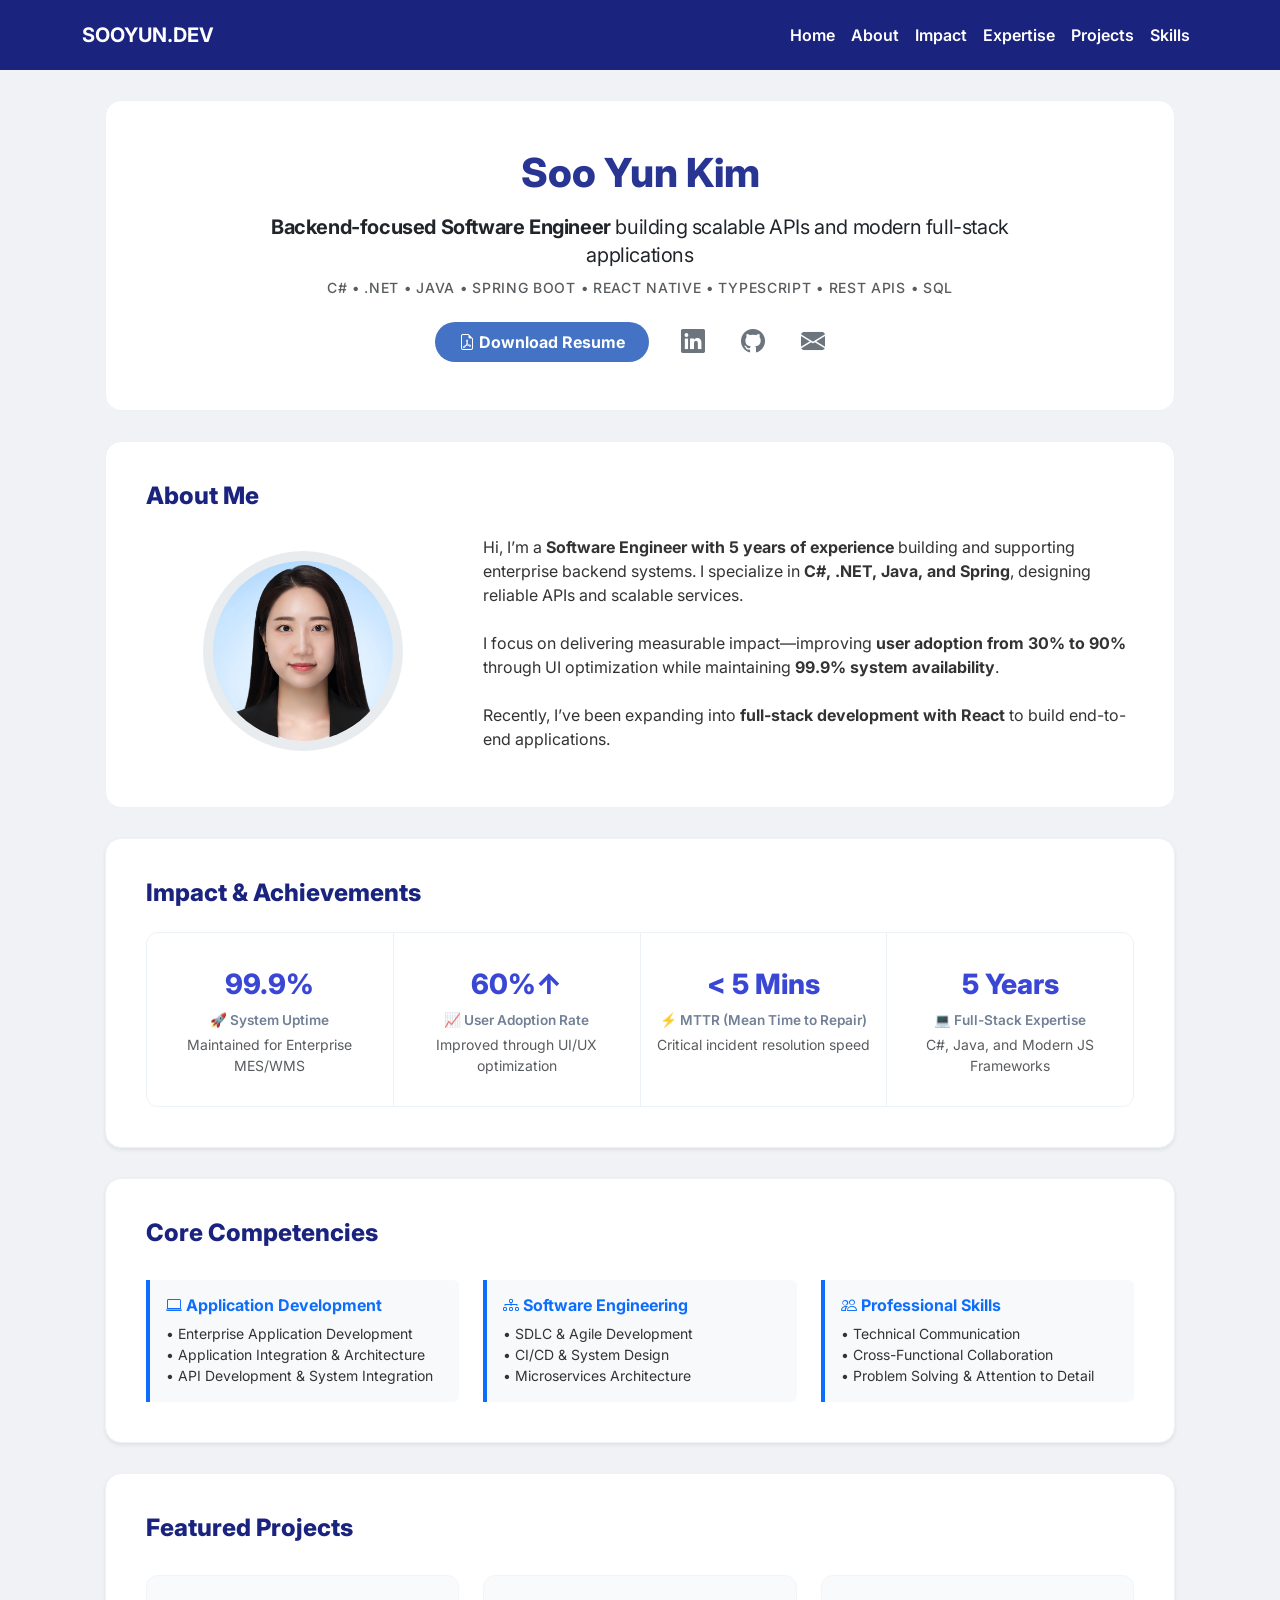
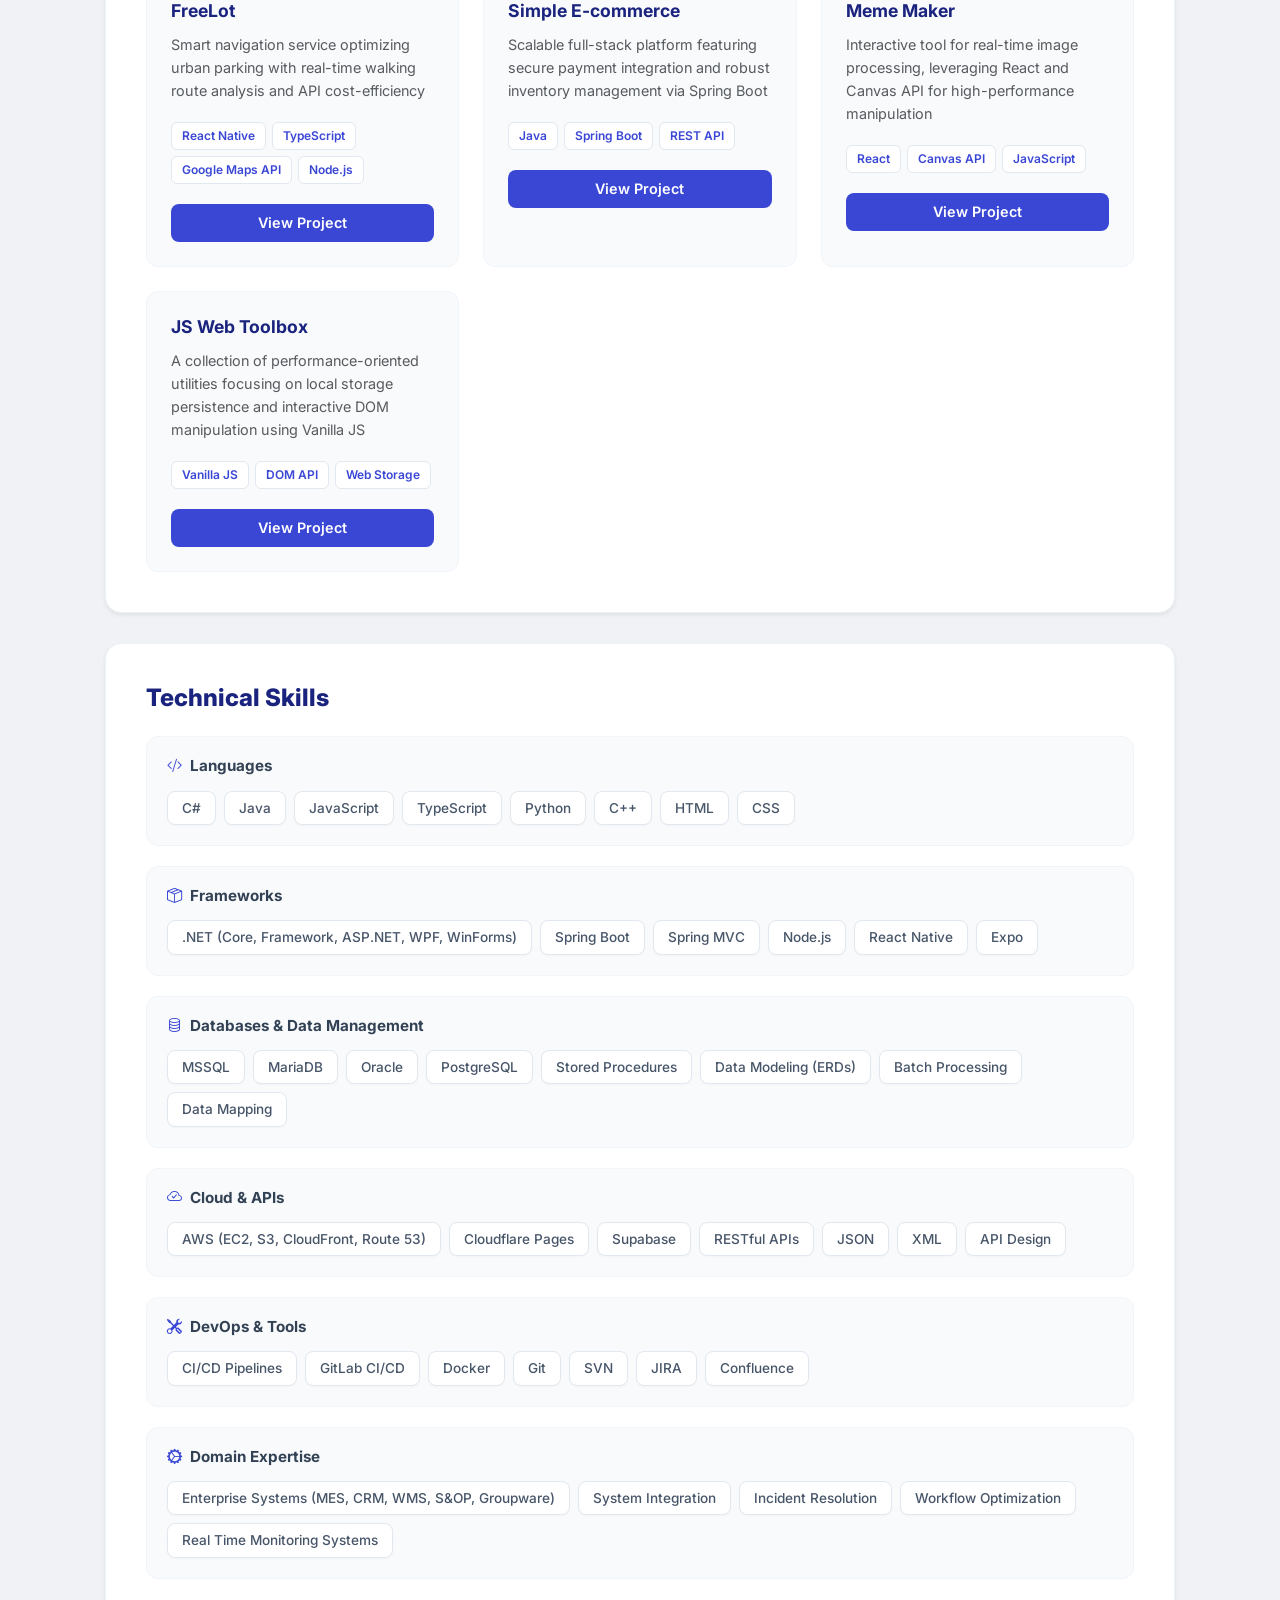
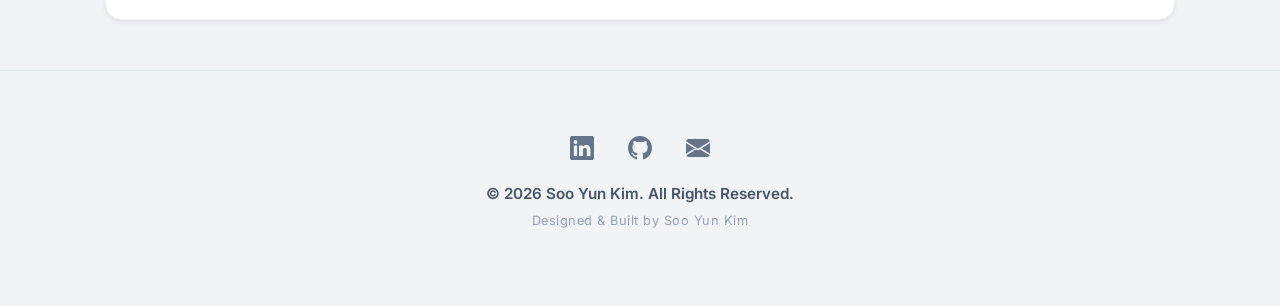
==== commit 13089416: "“modify”" ====
--- a/index.html
+++ b/index.html
@@ -24,8 +24,9 @@
                 <li class="nav-item"><a class="nav-link" href="#">Home</a></li>
                 <li class="nav-item"><a class="nav-link" href="#about">About</a></li>
                 <li class="nav-item"><a class="nav-link" href="#impact">Impact</a></li>
+                <li class="nav-item"><a class="nav-link" href="#competencies">Expertise</a></li>
+                <li class="nav-item"><a class="nav-link" href="#projects">Projects</a></li>
                 <li class="nav-item"><a class="nav-link" href="#skills">Skills</a></li>
-                <li class="nav-item"><a class="nav-link" href="#projects">Projects</a></li>
                 <!--li class="nav-item ms-lg-3">
                     <a class="btn btn-hire" href="mailto:kimsy9512@gmail.com">Hire Me</a>
                 </li-->
@@ -35,15 +36,31 @@
 </nav>
 
 <div class="main-wrapper">
-    <header class="content-card">
-        <h1 class="hero-title">Soo Yun Kim</h1>
-        <p class="hero-subtitle text-muted">Software Engineer | Specializing in Scalable Full-Stack Solutions</p>
-        
-        <div class="d-flex align-items-center flex-wrap gap-4 mt-4">
-            <a href="Resume_SooYunKim.pdf" class="btn btn-primary btn-resume">Download Resume</a>
-            <a href="https://www.linkedin.com/in/sooyun-kim" class="social-link"><i class="bi bi-linkedin"></i> Linkedin</a>
-            <a href="https://github.com/ksy1231" class="social-link"><i class="bi bi-github"></i> Github</a>
-            <a href="mailto:kimsy9512@gmail.com" class="social-link"><i class="bi bi-envelope"></i> Email</a>
+    <header class="content-card text-center py-5">
+        <h1 class="hero-title fw-extrabold mb-3">Soo Yun Kim</h1>
+        <p class="hero-headline fs-5 text-dark mb-2">
+            <strong>Backend-focused Software Engineer</strong> building scalable APIs and modern full-stack applications
+        </p>
+    
+        <p class="tech-line text-muted small mb-4">
+            C# • .NET • Java • Spring Boot • React Native • TypeScript • REST APIs • SQL
+        </p>
+    
+        <div class="d-flex justify-content-center align-items-center flex-wrap gap-3 mt-4">
+            <a href="Resume_SooYunKim.pdf" class="btn btn-primary btn-resume px-4 py-2 fw-bold">
+                <i class="bi bi-file-earmark-pdf"></i> Download Resume
+            </a>
+            <div class="social-links-wrapper d-flex gap-3 ms-lg-3">
+                <a href="https://www.linkedin.com/in/sooyun-kim" class="social-link" title="LinkedIn">
+                    <i class="bi bi-linkedin"></i>
+                </a>
+                <a href="https://github.com/ksy1231" class="social-link" title="GitHub">
+                    <i class="bi bi-github"></i>
+                </a>
+                <a href="mailto:kimsy9512@gmail.com" class="social-link" title="Email">
+                    <i class="bi bi-envelope-fill"></i>
+                </a>
+            </div>
         </div>
     </header>
 
@@ -57,13 +74,12 @@
             </div>
             <div class="col-md-8">
                 <p class="section-text">
-                    Hi, I’m a Software Engineer with <b>5 years of experience</b> building and operating scalable, 
-                    end-to-end solutions. I specialize in robust back-end architectures using <b>C#, .NET, Java, Spring, JavaScript</b>, 
-                    while increasingly leveraging <b>React</b> to stay aligned with modern full-stack trends.
+                    Hi, I’m a <b>Software Engineer with 5 years of experience</b> building and supporting enterprise backend systems. I specialize
+                    in <b>C#, .NET, Java, and Spring</b>, designing reliable APIs and scalable services.
                     <br><br>
-                    I am driven by delivering real business value—evidenced by <b>increasing user adoption from 30% to 90%</b> through UI optimization and maintaining <b>99.9% system availability</b>. I am passionate about 
-                    evolving my tech stack to bridge the gap between complex infrastructure and elegant, 
-                    user-centric code.
+                    I focus on delivering measurable impact—improving <b>user adoption from 30% to 90%</b> through UI optimization while maintaining <b>99.9% system availability</b>.
+                    <br><br>
+                    Recently, I’ve been expanding into <b>full-stack development with React</b> to build end-to-end applications.
                 </p>
             </div>
         </div>
@@ -74,145 +90,194 @@
         <div class="impact-grid mt-4">
             <div class="impact-item">
                 <div class="impact-value">99.9%</div>
-                <div class="impact-label">🚀 System Availability</div>
+                <div class="impact-label">🚀 System Uptime</div>
+                <small class="text-muted d-block mt-1">Maintained for Enterprise MES/WMS</small>
             </div>
             <div class="impact-item">
-                <div class="impact-value">30% → 90%</div>
-                <div class="impact-label">📈 User Adoption</div>
+                <div class="impact-value">60%↑</div>
+                <div class="impact-label">📈 User Adoption Rate</div>
+                <small class="text-muted d-block mt-1">Improved through UI/UX optimization</small>
             </div>
             <div class="impact-item">
                 <div class="impact-value">&lt; 5 Mins</div>
-                <div class="impact-label">⚡ Incident Resolution</div>
+                <div class="impact-label">⚡ MTTR (Mean Time to Repair)</div>
+                <small class="text-muted d-block mt-1">Critical incident resolution speed</small>
             </div>
             <div class="impact-item">
                 <div class="impact-value">5 Years</div>
-                <div class="impact-label">💻 Engineering Exp.</div>
-            </div>
-        </div>
-    </section>
-    
+                <div class="impact-label">💻 Full-Stack Expertise</div>
+                <small class="text-muted d-block mt-1">C#, Java, and Modern JS Frameworks</small>
+            </div>
+        </div>
+    </section>
+
+    <section id="competencies" class="content-card shadow-sm">
+        <h2 class="section-title">Core Competencies</h2>
+        <div class="row g-4 mt-2">
+            <div class="col-md-4">
+                <div class="p-3 border-start border-primary border-4 bg-light rounded-end">
+                    <h6 class="fw-bold text-primary"><i class="bi bi-laptop mr-2"></i> Application Development</h6>
+                    <ul class="list-unstyled small mt-2 mb-0">
+                        <li>• Enterprise Application Development</li>
+                        <li>• Application Integration & Architecture</li>
+                        <li>• API Development & System Integration</li>
+                    </ul>
+                </div>
+            </div>
+            <div class="col-md-4">
+                <div class="p-3 border-start border-primary border-4 bg-light rounded-end">
+                    <h6 class="fw-bold text-primary"><i class="bi bi-diagram-3 mr-2"></i> Software Engineering</h6>
+                    <ul class="list-unstyled small mt-2 mb-0">
+                        <li>• SDLC & Agile Development</li>
+                        <li>• CI/CD & System Design</li>
+                        <li>• Microservices Architecture</li>
+                    </ul>
+                </div>
+            </div>
+            <div class="col-md-4">
+                <div class="p-3 border-start border-primary border-4 bg-light rounded-end">
+                    <h6 class="fw-bold text-primary"><i class="bi bi-people mr-2"></i> Professional Skills</h6>
+                    <ul class="list-unstyled small mt-2 mb-0">
+                        <li>• Technical Communication</li>
+                        <li>• Cross-Functional Collaboration</li>
+                        <li>• Problem Solving & Attention to Detail</li>
+                    </ul>
+                </div>
+            </div>
+        </div>
+    </section>
+
+    <section id="projects" class="content-card shadow-sm">
+        <h2 class="section-title">Featured Projects</h2>
+        
+        <div class="row g-4 mt-2">
+            <div class="col-md-6 col-lg-4">
+                <div class="project-item-card h-100">
+                    <div class="project-body">
+                        <h6 class="fw-bold">FreeLot</h6>
+                        <p class="small text-muted">Smart navigation service optimizing urban parking with real-time walking route analysis and API cost-efficiency</p>
+                        <div class="project-tags">
+                            <span>React Native</span>
+                            <span>TypeScript</span>
+                            <span>Google Maps API</span>
+                            <span>Node.js</span>
+                        </div>
+                    </div>
+                    <div class="project-footer">
+                        <a href="freelot.html" class="btn btn-project-primary w-100">View Project</a>
+                    </div>
+                </div>
+            </div>
+
+            <div class="col-md-6 col-lg-4">
+                <div class="project-item-card h-100">
+                    <div class="project-body">
+                        <h6 class="fw-bold">Simple E-commerce</h6>
+                        <p class="small text-muted">Scalable full-stack platform featuring secure payment integration and robust inventory management via
+                            Spring Boot</p>
+                        <div class="project-tags">
+                            <span>Java</span>
+                            <span>Spring Boot</span>
+                            <span>REST API</span>
+                        </div>
+                    </div>
+                    <div class="project-footer">
+                        <a href="https://ecommerce-mq0e.onrender.com" class="btn btn-project-primary w-100">View Project</a>
+                    </div>
+                </div>
+            </div>
+    
+            <div class="col-md-6 col-lg-4">
+                <div class="project-item-card h-100">
+                    <div class="project-body">
+                        <h6 class="fw-bold">Meme Maker</h6>
+                        <p class="small text-muted">Interactive tool for real-time image processing, leveraging React and Canvas API for high-performance manipulation</p>
+                        <div class="project-tags">
+                            <span>React</span>
+                            <span>Canvas API</span>
+                            <span>JavaScript</span>
+                        </div>
+                    </div>
+                    <div class="project-footer">
+                        <a href="https://ksy1231.github.io/meme-maker/" class="btn btn-project-primary w-100">View Project</a>
+                    </div>
+                </div>
+            </div>
+
+            <div class="col-md-6 col-lg-4">
+                <div class="project-item-card h-100">
+                    <div class="project-body">
+                        <h6 class="fw-bold">JS Web Toolbox</h6>
+                        <p class="small text-muted">A collection of performance-oriented utilities focusing on local storage persistence and interactive DOM manipulation
+                        using Vanilla JS</p>
+                        <div class="project-tags">
+                            <span>Vanilla JS</span>
+                            <span>DOM API</span>
+                            <span>Web Storage</span>
+                        </div>
+                    </div>
+                    <div class="project-footer">
+                        <a href="https://ksy1231.github.io/js-web-toolbox/" class="btn btn-project-primary w-100">View Project</a>
+                    </div>
+                </div>
+            </div>
+        </div>
+    </section>
+
     <section id="skills" class="content-card shadow-sm">
         <h2 class="section-title">Technical Skills</h2>
         <div class="skills-modern-grid mt-4">
-            
+    
             <div class="skill-category-box">
                 <h6><i class="bi bi-code-slash"></i> Languages</h6>
                 <div class="skill-pills">
-                    <span>C#</span><span>Java</span><span>JavaScript</span><span>TypeScript</span><span>Python</span><span>C++</span><span>HTML</span><span>CSS</span><span>VBScript</span>
+                    <span>C#</span><span>Java</span><span>JavaScript</span><span>TypeScript</span><span>Python</span><span>C++</span><span>HTML</span><span>CSS</span>
                 </div>
             </div>
     
             <div class="skill-category-box">
                 <h6><i class="bi bi-box-seam"></i> Frameworks</h6>
                 <div class="skill-pills">
-                    <span>.NET (Core, Framework, ASP.NET, WPF, WinForms)</span><span>Spring Boot</span><span>Spring MVC</span><span>React Native</span><span>Expo</span><span>Node.js</span>
+                    <span>.NET (Core, Framework, ASP.NET, WPF, WinForms)</span><span>Spring Boot</span><span>Spring
+                        MVC</span><span>Node.js</span><span>React Native</span><span>Expo</span>
                 </div>
             </div>
     
             <div class="skill-category-box">
                 <h6><i class="bi bi-database"></i> Databases & Data Management</h6>
                 <div class="skill-pills">
-                    <span>MSSQL</span><span>MariaDB</span><span>Oracle</span><span>Stored Procedures</span><span>PostgreSQL</span><span>Stored Procedures</span><span>Data Modeling (ERDs)</span><span>Batch Processing</span><span>Data Mapping</span>
+                    <span>MSSQL</span><span>MariaDB</span><span>Oracle</span><span>PostgreSQL</span><span>Stored
+                        Procedures</span><span>Data Modeling (ERDs)</span><span>Batch Processing</span><span>Data
+                        Mapping</span>
                 </div>
             </div>
     
             <div class="skill-category-box">
                 <h6><i class="bi bi-cloud-check"></i> Cloud & APIs</h6>
                 <div class="skill-pills">
-                    <span>AWS (EC2, S3, CloudFront, Route 53)</span><span>Supabase</span><span>Cloudflare Pages</span><span>RESTful APIs</span><span>JSON</span><span>XML</span>
+                    <span>AWS (EC2, S3, CloudFront, Route 53)</span><span>Cloudflare
+                        Pages</span><span>Supabase</span><span>RESTful APIs</span><span>JSON</span><span>XML</span><span>API
+                        Design</span>
                 </div>
             </div>
     
             <div class="skill-category-box">
                 <h6><i class="bi bi-tools"></i> DevOps & Tools</h6>
                 <div class="skill-pills">
-                    <span>CI/CD Pipelines</span><span>GitLab CI/CD</span><span>Docker</span><span>Git</span><span>SVN</span><span>JIRA</span><span>Confluence</span><span>Visual Studio</span><span>Visual Studio Code</span><span>Eclipse</span>
+                    <span>CI/CD Pipelines</span><span>GitLab
+                        CI/CD</span><span>Docker</span><span>Git</span><span>SVN</span><span>JIRA</span><span>Confluence</span>
                 </div>
             </div>
     
             <div class="skill-category-box">
                 <h6><i class="bi bi-gear-wide-connected"></i> Domain Expertise</h6>
                 <div class="skill-pills">
-                    <span>Enterprise Systems (MES, CRM, WMS, S&OP, Groupware)</span><span>Real-time Monitoring Systems</span><span>System Integration</span><span>Incident Resolution</span><span>Root-cause Analysis</span><span>Workflow Optimization</span>
-                </div>
-            </div>
-            
-        </div>
-    </section>
-
-    <section id="projects" class="content-card shadow-sm">
-        <h2 class="section-title">Projects</h2>
-        
-        <div class="row g-4 mt-2">
-            <div class="col-md-4">
-                <div class="project-item-card">
-                    <div class="project-body">
-                        <h6>FreeLot</h6>
-                        <p>A cross-platform navigation service that leverages the Google Places API v1 to help users locate free parking and street
-                        parking with real-time walking route analysis</p>
-                        <div class="project-tags">
-                            <span>React Native (Expo)</span>
-                            <span>TypeScript</span>
-                            <span>Google API</span>
-                            <span>Node.js</span>
-                            <span>Cloudflare</span>
-                        </div>
-                    </div>
-                    <div class="project-footer">
-                        <a href="freelot.html" class="btn btn-project-primary w-100">View Project</a>
-                    </div>
-                </div>
-            </div>
-    
-            <div class="col-md-4">
-                <div class="project-item-card">
-                    <div class="project-body">
-                        <h6>Meme Maker</h6>
-                        <p>Interactive meme generation tool built with React, focusing on real-time image processing and Canvas API-based drawing tools</p>
-                        <div class="project-tags">
-                            <span>React</span>
-                            <span>Canvas API</span>
-                        </div>
-                    </div>
-                    <div class="project-footer">
-                        <a href="https://ksy1231.github.io/meme-maker/" class="btn btn-project-primary w-100">View Project</a>
-                    </div>
-                </div>
-            </div>
-    
-            <div class="col-md-4">
-                <div class="project-item-card">
-                    <div class="project-body">
-                        <h6>Simple E-commerce</h6>
-                        <p>Full-stack e-commerce platform built with Spring Boot, focusing on secure payment integration and dynamic product management</p>
-                        <div class="project-tags">
-                            <span>Java</span>
-                            <span>Spring Boot</span>
-                            <span>Payment API</span>
-                        </div>
-                    </div>
-                    <div class="project-footer">
-                        <a href="https://ecommerce-mq0e.onrender.com" class="btn btn-project-primary w-100">View Project</a>
-                    </div>
-                </div>
-            </div>
-
-            <div class="col-md-4">
-                <div class="project-item-card">
-                    <div class="project-body">
-                        <h6>JS Web Toolbox</h6>
-                        <p>Multi-functional web utility built with Vanilla JS, focusing on local storage persistence, API integration, and interactive DOM manipulation</p>
-                        <div class="project-tags">
-                            <span>JavaScript</span>
-                            <span>DOM API</span>
-                            <span>Web Storage</span>
-                        </div>
-                    </div>
-                    <div class="project-footer">
-                        <a href="https://ksy1231.github.io/js-web-toolbox/" class="btn btn-project-primary w-100">View Project</a>
-                    </div>
-                </div>
-            </div>
+                    <span>Enterprise Systems (MES, CRM, WMS, S&OP, Groupware)</span><span>System
+                        Integration</span><span>Incident Resolution</span><span>Workflow Optimization</span><span>Real Time
+                        Monitoring Systems</span>
+                </div>
+            </div>
+    
         </div>
     </section>
 </div>
--- a/css/style.css
+++ b/css/style.css
@@ -70,6 +70,46 @@
     text-decoration: none;
     font-weight: 500;
     margin-right: 20px;
+}
+
+/* Headline 강조 */
+.hero-headline {
+    font-family: 'Inter', sans-serif;
+    letter-spacing: -0.02em;
+    line-height: 1.4;
+    max-width: 800px;
+    margin: 0 auto;
+}
+
+/* Tech Line 스타일 */
+.tech-line {
+    font-family: 'Inter', sans-serif;
+    letter-spacing: 0.05em;
+    text-transform: uppercase;
+    font-weight: 500;
+}
+
+/* 소셜 아이콘 호버 효과 */
+.social-link {
+    font-size: 1.5rem;
+    color: #6c757d;
+    transition: color 0.3s ease, transform 0.3s ease;
+    text-decoration: none;
+}
+
+.social-link:hover {
+    color: #0d6efd;
+    /* 메인 브랜드 컬러 */
+    transform: translateY(-3px);
+}
+
+.btn-resume {
+    border-radius: 50px;
+    transition: all 0.3s ease;
+}
+
+.btn-resume:hover {
+    box-shadow: 0 4px 15px rgba(13, 110, 253, 0.3);
 }
 
 /* About Me 프로필 이미지 (완벽한 원형 + 회색 외곽선) */
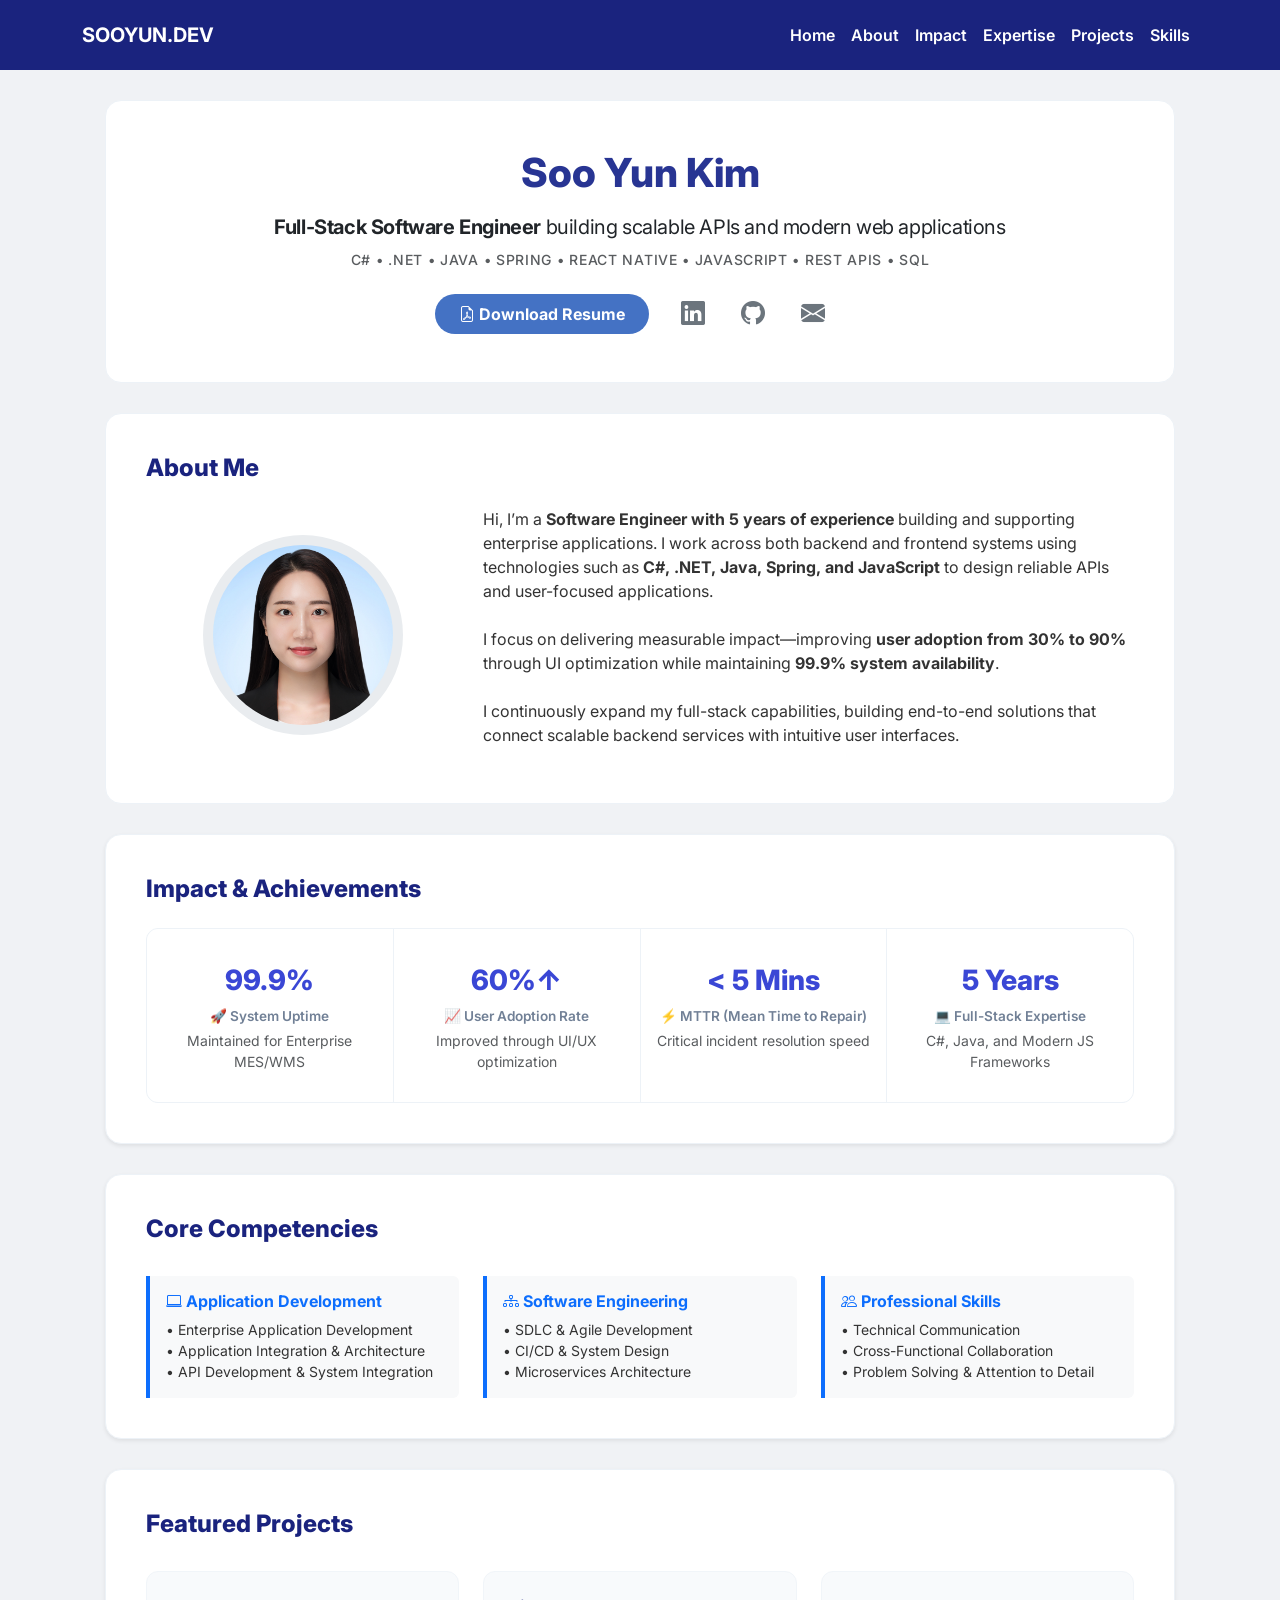
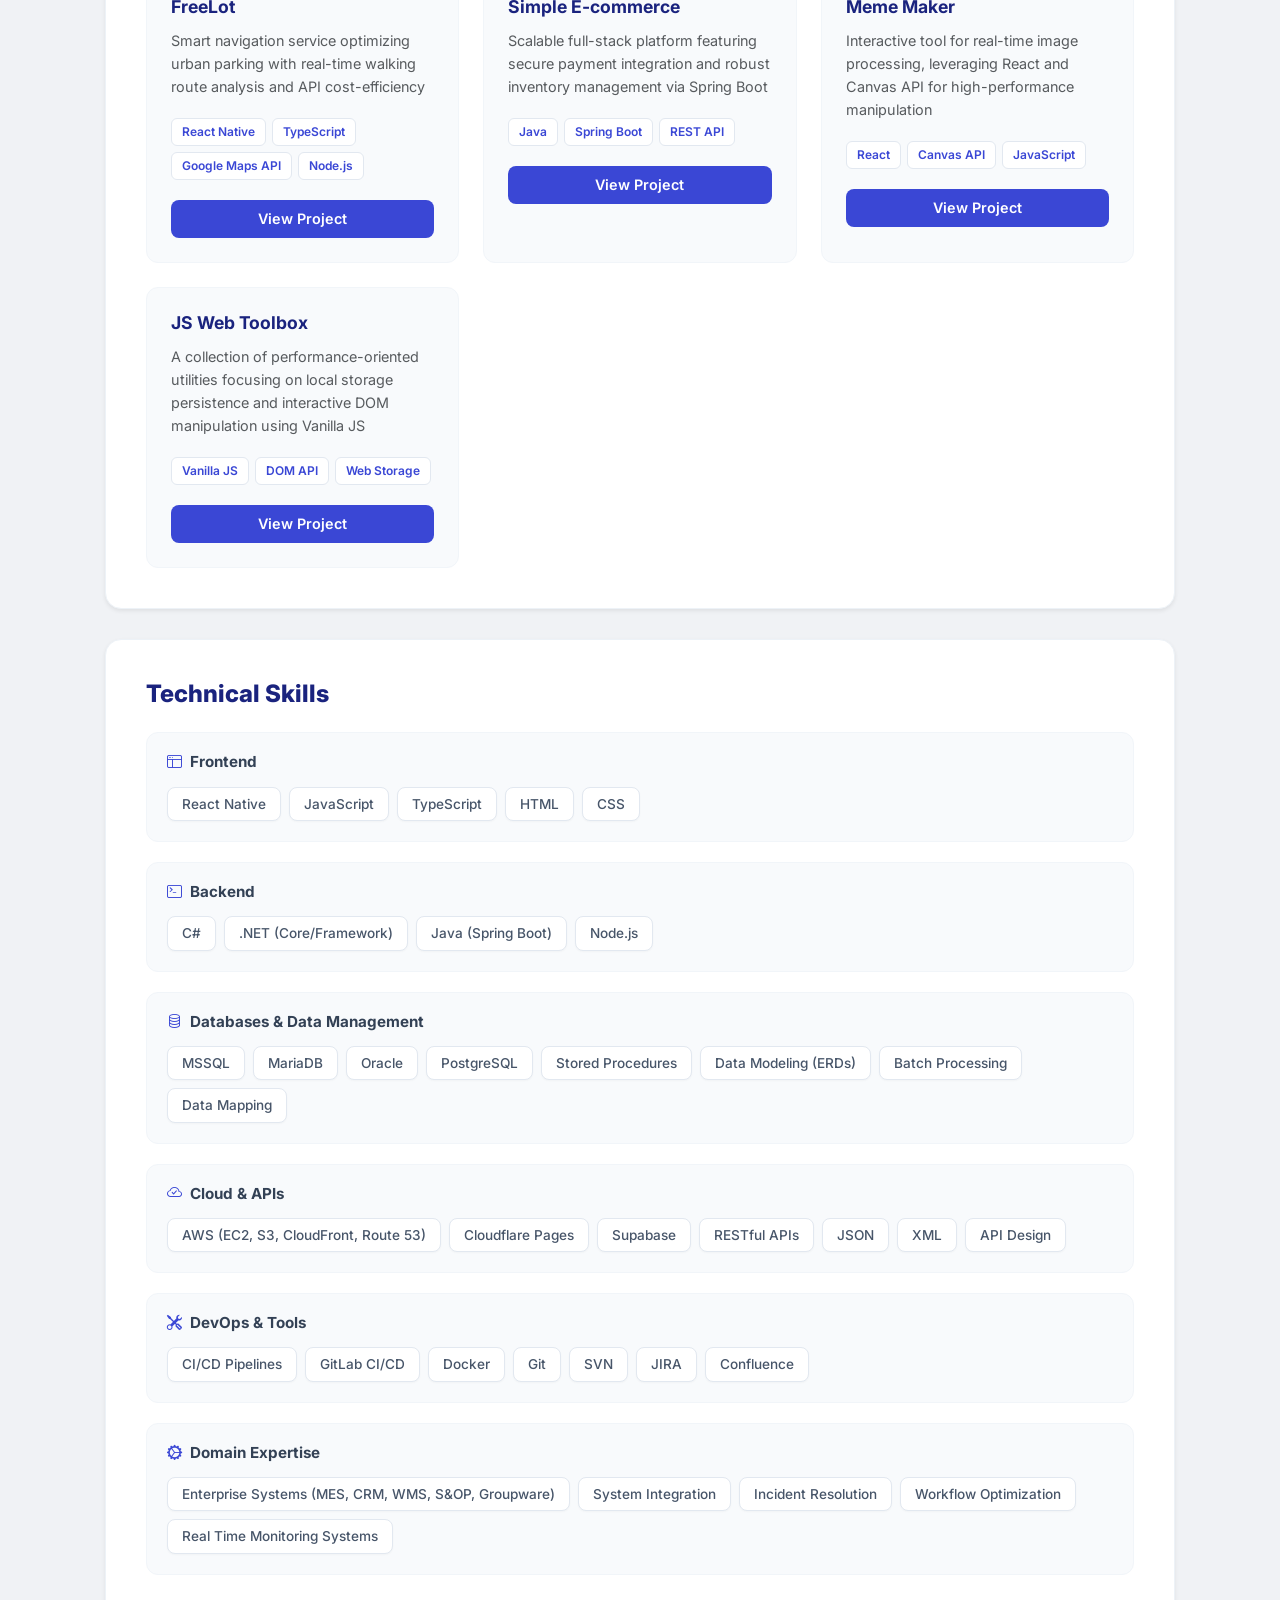
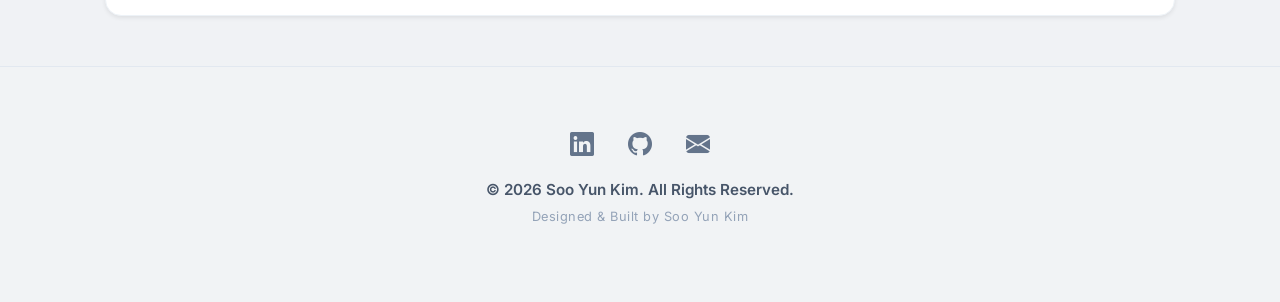
==== commit 5ffb3aac: "edit headline and intro" ====
--- a/index.html
+++ b/index.html
@@ -39,11 +39,11 @@
     <header class="content-card text-center py-5">
         <h1 class="hero-title fw-extrabold mb-3">Soo Yun Kim</h1>
         <p class="hero-headline fs-5 text-dark mb-2">
-            <strong>Backend-focused Software Engineer</strong> building scalable APIs and modern full-stack applications
+            <strong>Full-Stack Software Engineer</strong> building scalable APIs and modern web applications
         </p>
     
         <p class="tech-line text-muted small mb-4">
-            C# • .NET • Java • Spring Boot • React Native • TypeScript • REST APIs • SQL
+            C# • .NET • Java • Spring • React Native • JavaScript • REST APIs • SQL
         </p>
     
         <div class="d-flex justify-content-center align-items-center flex-wrap gap-3 mt-4">
@@ -74,12 +74,15 @@
             </div>
             <div class="col-md-8">
                 <p class="section-text">
-                    Hi, I’m a <b>Software Engineer with 5 years of experience</b> building and supporting enterprise backend systems. I specialize
-                    in <b>C#, .NET, Java, and Spring</b>, designing reliable APIs and scalable services.
+                    Hi, I’m a <b>Software Engineer with 5 years of experience</b> building and supporting enterprise applications. I work across
+                    both backend and frontend systems using technologies such as <b>C#, .NET, Java, Spring, and JavaScript</b> to design reliable APIs
+                    and user-focused applications.
                     <br><br>
-                    I focus on delivering measurable impact—improving <b>user adoption from 30% to 90%</b> through UI optimization while maintaining <b>99.9% system availability</b>.
+                    I focus on delivering measurable impact—improving <b>user adoption from 30% to 90%</b> through UI optimization while
+                    maintaining <b>99.9% system availability</b>.
                     <br><br>
-                    Recently, I’ve been expanding into <b>full-stack development with React</b> to build end-to-end applications.
+                    I continuously expand my full-stack capabilities, building end-to-end solutions that connect scalable backend services
+                    with intuitive user interfaces.
                 </p>
             </div>
         </div>
@@ -227,19 +230,18 @@
     <section id="skills" class="content-card shadow-sm">
         <h2 class="section-title">Technical Skills</h2>
         <div class="skills-modern-grid mt-4">
-    
-            <div class="skill-category-box">
-                <h6><i class="bi bi-code-slash"></i> Languages</h6>
-                <div class="skill-pills">
-                    <span>C#</span><span>Java</span><span>JavaScript</span><span>TypeScript</span><span>Python</span><span>C++</span><span>HTML</span><span>CSS</span>
-                </div>
-            </div>
-    
-            <div class="skill-category-box">
-                <h6><i class="bi bi-box-seam"></i> Frameworks</h6>
-                <div class="skill-pills">
-                    <span>.NET (Core, Framework, ASP.NET, WPF, WinForms)</span><span>Spring Boot</span><span>Spring
-                        MVC</span><span>Node.js</span><span>React Native</span><span>Expo</span>
+            
+            <div class="skill-category-box">
+                <h6><i class="bi bi-window-sidebar"></i> Frontend</h6>
+                <div class="skill-pills">
+                    <span>React Native</span><span>JavaScript</span><span>TypeScript</span><span>HTML</span><span>CSS</span>
+                </div>
+            </div>
+            
+            <div class="skill-category-box">
+                <h6><i class="bi bi-terminal"></i> Backend</h6>
+                <div class="skill-pills">
+                    <span>C#</span><span>.NET (Core/Framework)</span><span>Java (Spring Boot)</span><span>Node.js</span>
                 </div>
             </div>
     
--- a/css/style.css
+++ b/css/style.css
@@ -77,7 +77,7 @@
     font-family: 'Inter', sans-serif;
     letter-spacing: -0.02em;
     line-height: 1.4;
-    max-width: 800px;
+    max-width: 900px;
     margin: 0 auto;
 }
 
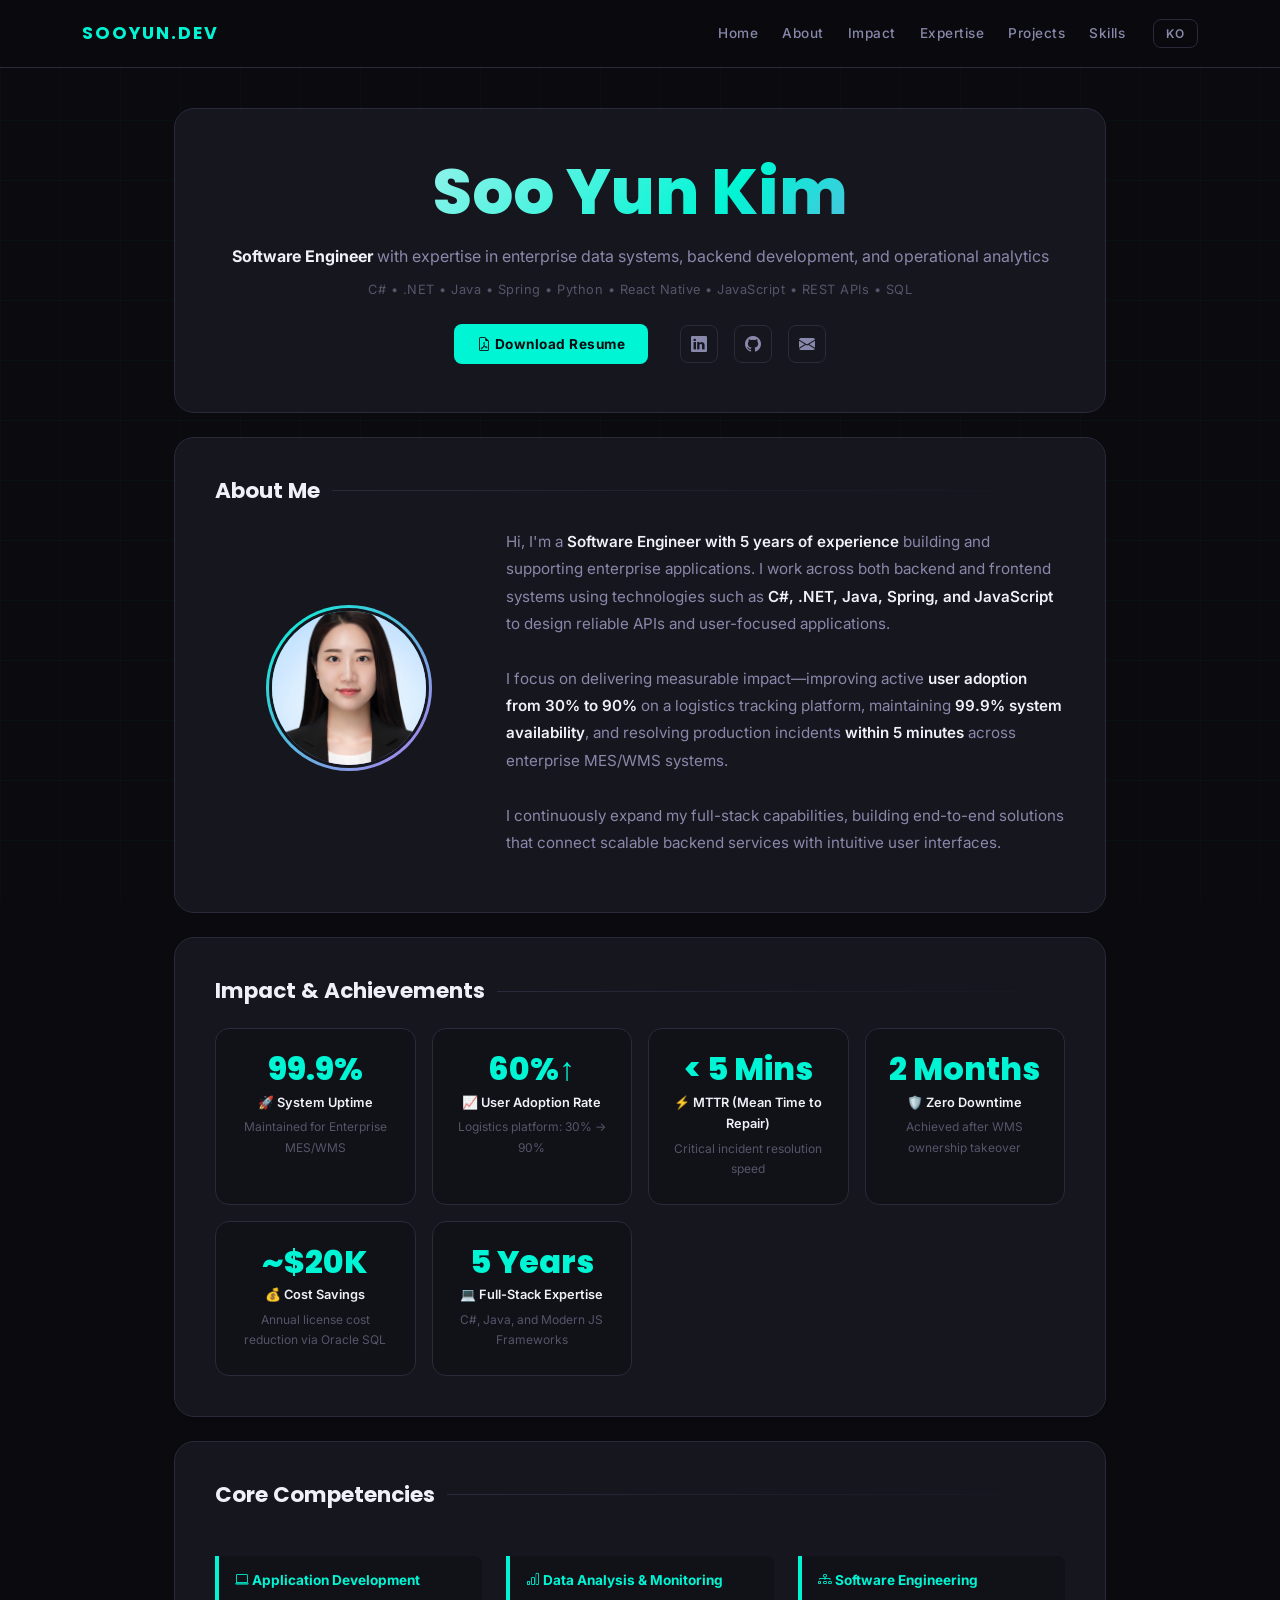
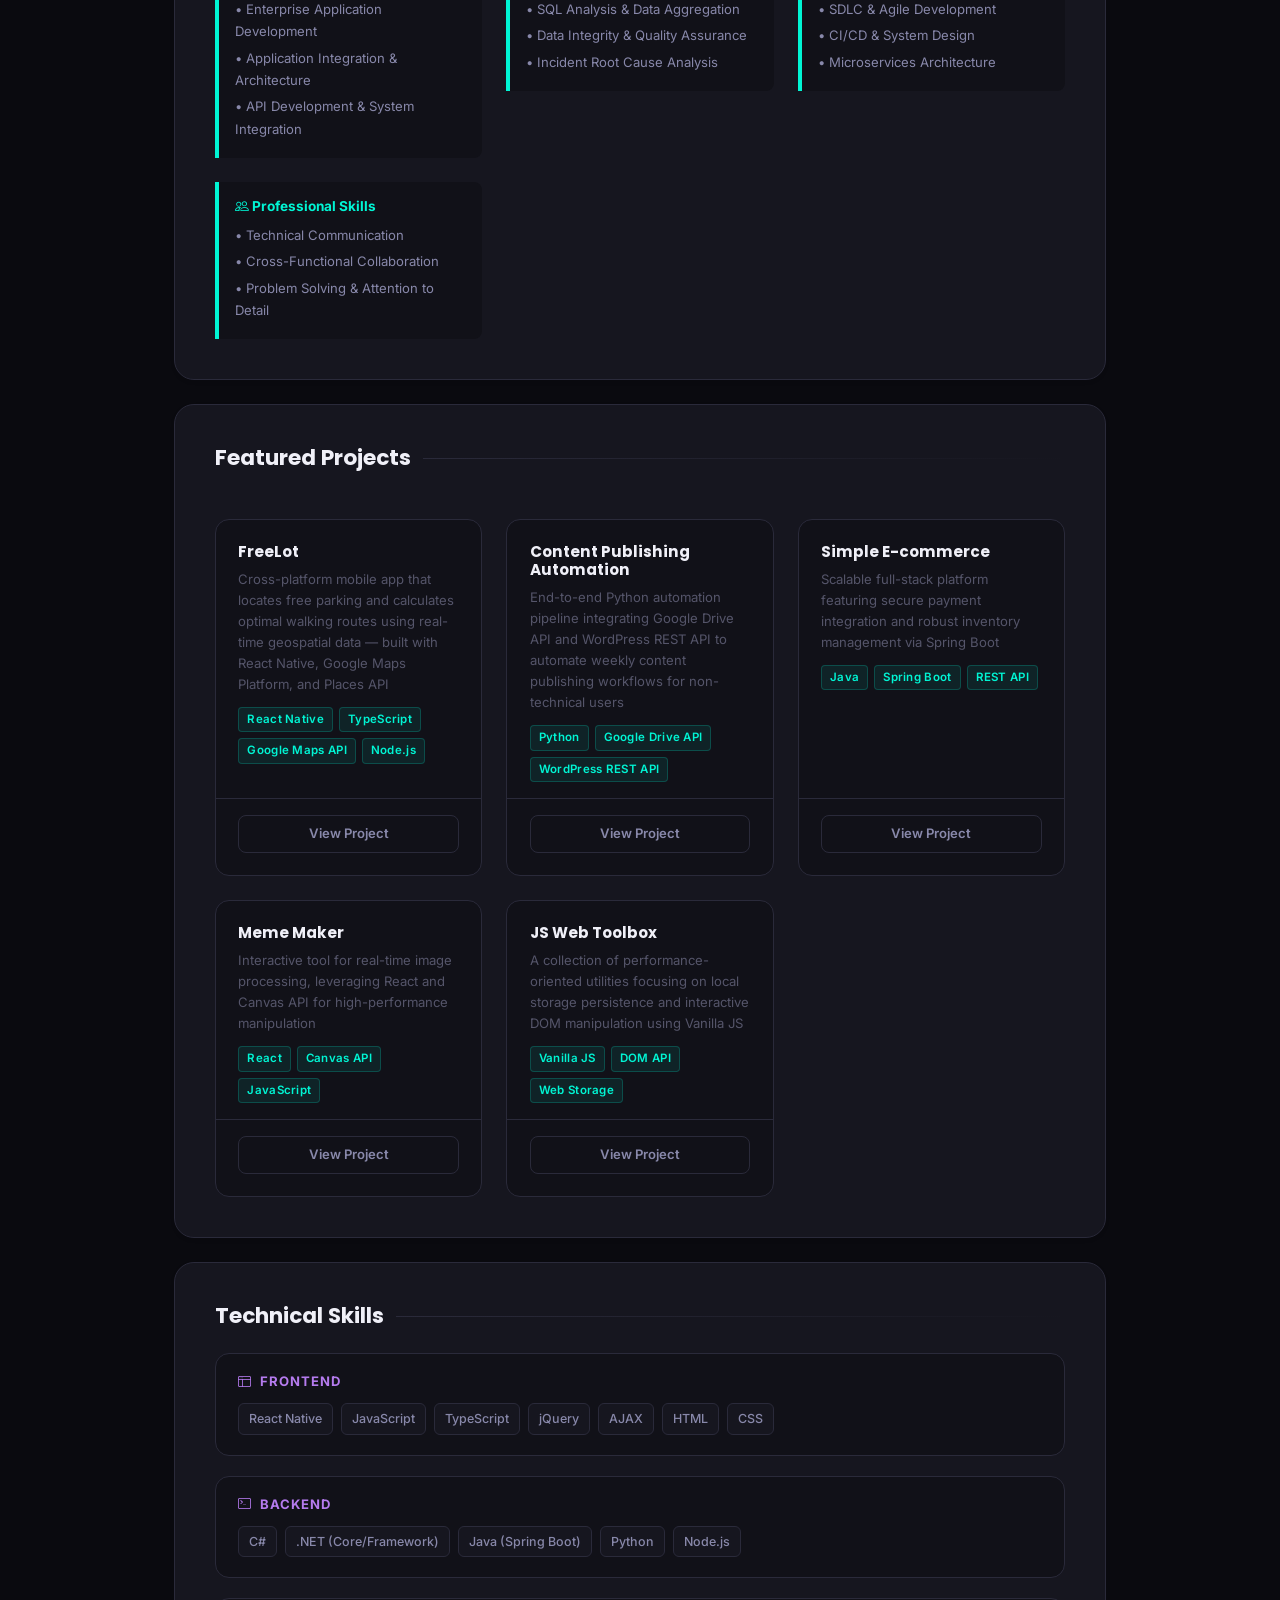
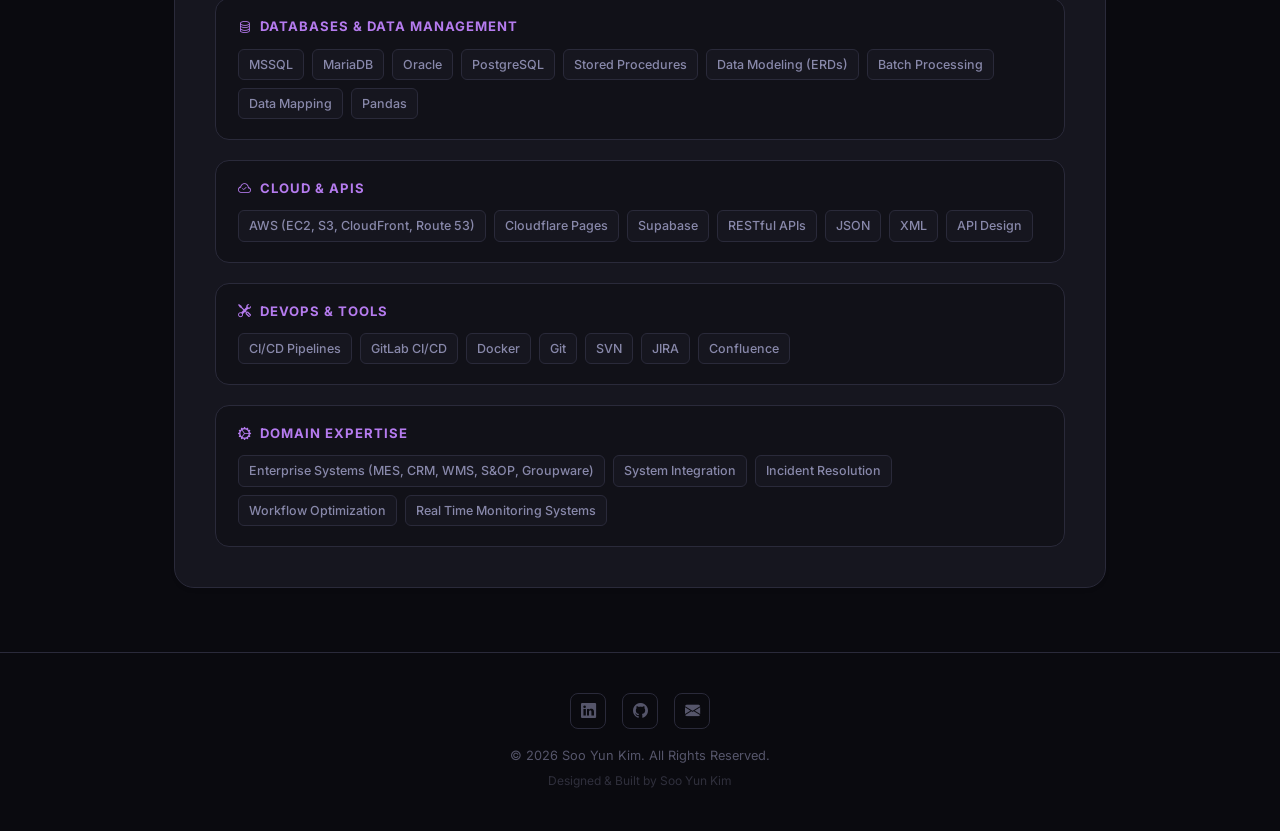
==== commit 9a83d448: "edit projects" ====
--- a/index.html
+++ b/index.html
@@ -1,302 +1,360 @@
 <!DOCTYPE html>
 <html lang="en">
+
 <head>
     <meta charset="UTF-8">
     <meta name="viewport" content="width=device-width, initial-scale=1.0">
     <title>Soo Yun Kim | Software Engineer Portfolio</title>
-    
+
     <link rel="icon" type="image/x-icon" href="./favicon.ico?v=1">
     <link href="https://cdn.jsdelivr.net/npm/bootstrap@5.3.2/dist/css/bootstrap.min.css" rel="stylesheet">
     <link rel="stylesheet" href="https://cdn.jsdelivr.net/npm/bootstrap-icons@1.11.1/font/bootstrap-icons.css">
-    <link href="https://fonts.googleapis.com/css2?family=Inter:wght@400;600;700;800&family=Poppins:wght@600;700&display=swap" rel="stylesheet">
+    <link
+        href="https://fonts.googleapis.com/css2?family=Inter:wght@400;600;700;800&family=Poppins:wght@600;700&display=swap"
+        rel="stylesheet">
     <link rel="stylesheet" href="css/style.css">
 </head>
+
 <body>
 
-<nav class="navbar navbar-expand-lg navbar-dark sticky-top">
-    <div class="container">
-        <a class="navbar-brand fw-bold" href="#">SOOYUN.DEV</a>
-        <button class="navbar-toggler" type="button" data-bs-toggle="collapse" data-bs-target="#navbarNav">
-            <span class="navbar-toggler-icon"></span>
-        </button>
-        <div class="collapse navbar-collapse" id="navbarNav">
-            <ul class="navbar-nav ms-auto align-items-center">
-                <li class="nav-item"><a class="nav-link" href="#">Home</a></li>
-                <li class="nav-item"><a class="nav-link" href="#about">About</a></li>
-                <li class="nav-item"><a class="nav-link" href="#impact">Impact</a></li>
-                <li class="nav-item"><a class="nav-link" href="#competencies">Expertise</a></li>
-                <li class="nav-item"><a class="nav-link" href="#projects">Projects</a></li>
-                <li class="nav-item"><a class="nav-link" href="#skills">Skills</a></li>
-                <!--li class="nav-item ms-lg-3">
-                    <a class="btn btn-hire" href="mailto:kimsy9512@gmail.com">Hire Me</a>
-                </li-->
-            </ul>
+    <nav class="navbar navbar-expand-lg navbar-dark sticky-top">
+        <div class="container">
+            <a class="navbar-brand fw-bold" href="#">SOOYUN.DEV</a>
+            <button class="navbar-toggler" type="button" data-bs-toggle="collapse" data-bs-target="#navbarNav">
+                <span class="navbar-toggler-icon"></span>
+            </button>
+            <div class="collapse navbar-collapse" id="navbarNav">
+                <ul class="navbar-nav ms-auto align-items-center">
+                    <li class="nav-item"><a class="nav-link" href="#">Home</a></li>
+                    <li class="nav-item"><a class="nav-link" href="#about">About</a></li>
+                    <li class="nav-item"><a class="nav-link" href="#impact">Impact</a></li>
+                    <li class="nav-item"><a class="nav-link" href="#competencies">Expertise</a></li>
+                    <li class="nav-item"><a class="nav-link" href="#projects">Projects</a></li>
+                    <li class="nav-item"><a class="nav-link" href="#skills">Skills</a></li>
+                    <li class="nav-item ms-3">
+                        <a class="btn btn-outline-light btn-sm" href="index-ko.html">KO</a>
+                    </li>
+                </ul>
+            </div>
         </div>
+    </nav>
+
+    <div class="main-wrapper">
+        <header class="content-card text-center py-5">
+            <h1 class="hero-title fw-extrabold mb-3">Soo Yun Kim</h1>
+            <p class="hero-headline fs-5 text-dark mb-2">
+                <strong>Software Engineer</strong> with expertise in enterprise data systems, backend development, and
+                operational analytics
+            </p>
+
+            <p class="tech-line text-muted small mb-4">
+                C# • .NET • Java • Spring • Python • React Native • JavaScript • REST APIs • SQL
+            </p>
+
+            <div class="d-flex justify-content-center align-items-center flex-wrap gap-3 mt-4">
+                <a href="Resume_SooYunKim.pdf" class="btn btn-primary btn-resume px-4 py-2 fw-bold">
+                    <i class="bi bi-file-earmark-pdf"></i> Download Resume
+                </a>
+                <div class="social-links-wrapper d-flex gap-3 ms-lg-3">
+                    <a href="https://www.linkedin.com/in/sooyun-kim" class="social-link" title="LinkedIn">
+                        <i class="bi bi-linkedin"></i>
+                    </a>
+                    <a href="https://github.com/ksy1231" class="social-link" title="GitHub">
+                        <i class="bi bi-github"></i>
+                    </a>
+                    <a href="mailto:kimsy9512@gmail.com" class="social-link" title="Email">
+                        <i class="bi bi-envelope-fill"></i>
+                    </a>
+                </div>
+            </div>
+        </header>
+
+        <section id="about" class="content-card">
+            <h2 class="section-title mb-4">About Me</h2>
+            <div class="row align-items-center">
+                <div class="col-md-4 text-center">
+                    <div class="profile-img-wrapper">
+                        <img src="./images/sooyunkim.jpg" alt="Soo Yun Kim" class="profile-img">
+                    </div>
+                </div>
+                <div class="col-md-8">
+                    <p class="section-text">
+                        Hi, I'm a <b>Software Engineer with 5 years of experience</b> building and supporting enterprise
+                        applications. I work across
+                        both backend and frontend systems using technologies such as <b>C#, .NET, Java, Spring, and
+                            JavaScript</b> to design reliable APIs
+                        and user-focused applications.
+                        <br><br>
+                        I focus on delivering measurable impact—improving active <b>user adoption from 30% to 90%</b> on
+                        a logistics tracking platform, maintaining <b>99.9% system availability</b>,
+                        and resolving production incidents <b>within 5 minutes</b> across enterprise MES/WMS systems.
+                        <br><br>
+                        I continuously expand my full-stack capabilities, building end-to-end solutions that connect
+                        scalable backend services
+                        with intuitive user interfaces.
+                    </p>
+                </div>
+            </div>
+        </section>
+
+        <section id="impact" class="content-card shadow-sm">
+            <h2 class="section-title">Impact & Achievements</h2>
+            <div class="impact-grid mt-4">
+                <div class="impact-item">
+                    <div class="impact-value">99.9%</div>
+                    <div class="impact-label">🚀 System Uptime</div>
+                    <small class="text-muted d-block mt-1">Maintained for Enterprise MES/WMS</small>
+                </div>
+                <div class="impact-item">
+                    <div class="impact-value">60%↑</div>
+                    <div class="impact-label">📈 User Adoption Rate</div>
+                    <small class="text-muted d-block mt-1">Logistics platform: 30% → 90%</small>
+                </div>
+                <div class="impact-item">
+                    <div class="impact-value">&lt; 5 Mins</div>
+                    <div class="impact-label">⚡ MTTR (Mean Time to Repair)</div>
+                    <small class="text-muted d-block mt-1">Critical incident resolution speed</small>
+                </div>
+                <div class="impact-item">
+                    <div class="impact-value">2 Months</div>
+                    <div class="impact-label">🛡️ Zero Downtime</div>
+                    <small class="text-muted d-block mt-1">Achieved after WMS ownership takeover</small>
+                </div>
+                <div class="impact-item">
+                    <div class="impact-value">~$20K</div>
+                    <div class="impact-label">💰 Cost Savings</div>
+                    <small class="text-muted d-block mt-1">Annual license cost reduction via Oracle SQL</small>
+                </div>
+                <div class="impact-item">
+                    <div class="impact-value">5 Years</div>
+                    <div class="impact-label">💻 Full-Stack Expertise</div>
+                    <small class="text-muted d-block mt-1">C#, Java, and Modern JS Frameworks</small>
+                </div>
+            </div>
+        </section>
+
+        <section id="competencies" class="content-card shadow-sm">
+            <h2 class="section-title">Core Competencies</h2>
+            <div class="row g-4 mt-2">
+                <div class="col-md-4">
+                    <div class="p-3 border-start border-primary border-4 bg-light rounded-end">
+                        <h6 class="fw-bold text-primary"><i class="bi bi-laptop mr-2"></i> Application Development</h6>
+                        <ul class="list-unstyled small mt-2 mb-0">
+                            <li>• Enterprise Application Development</li>
+                            <li>• Application Integration & Architecture</li>
+                            <li>• API Development & System Integration</li>
+                        </ul>
+                    </div>
+                </div>
+                <div class="col-md-4">
+                    <div class="p-3 border-start border-primary border-4 bg-light rounded-end">
+                        <h6 class="fw-bold text-primary"><i class="bi bi-bar-chart mr-2"></i> Data Analysis & Monitoring
+                        </h6>
+                        <ul class="list-unstyled small mt-2 mb-0">
+                            <li>• SQL Analysis & Data Aggregation</li>
+                            <li>• Data Integrity & Quality Assurance</li>
+                            <li>• Incident Root Cause Analysis</li>
+                        </ul>
+                    </div>
+                </div>
+                <div class="col-md-4">
+                    <div class="p-3 border-start border-primary border-4 bg-light rounded-end">
+                        <h6 class="fw-bold text-primary"><i class="bi bi-diagram-3 mr-2"></i> Software Engineering</h6>
+                        <ul class="list-unstyled small mt-2 mb-0">
+                            <li>• SDLC & Agile Development</li>
+                            <li>• CI/CD & System Design</li>
+                            <li>• Microservices Architecture</li>
+                        </ul>
+                    </div>
+                </div>
+                <div class="col-md-4">
+                    <div class="p-3 border-start border-primary border-4 bg-light rounded-end">
+                        <h6 class="fw-bold text-primary"><i class="bi bi-people mr-2"></i> Professional Skills</h6>
+                        <ul class="list-unstyled small mt-2 mb-0">
+                            <li>• Technical Communication</li>
+                            <li>• Cross-Functional Collaboration</li>
+                            <li>• Problem Solving & Attention to Detail</li>
+                        </ul>
+                    </div>
+                </div>
+            </div>
+        </section>
+
+        <section id="projects" class="content-card shadow-sm">
+            <h2 class="section-title">Featured Projects</h2>
+
+            <div class="row g-4 mt-2">
+                <div class="col-md-6 col-lg-4">
+                    <div class="project-item-card h-100">
+                        <div class="project-body">
+                            <h6 class="fw-bold">FreeLot</h6>
+                            <p class="small text-muted">Cross-platform mobile app that locates free parking and
+                                calculates optimal walking routes using real-time geospatial data — built with React
+                                Native, Google Maps Platform, and Places API</p>
+                            <div class="project-tags">
+                                <span>React Native</span>
+                                <span>TypeScript</span>
+                                <span>Google Maps API</span>
+                                <span>Node.js</span>
+                            </div>
+                        </div>
+                        <div class="project-footer">
+                            <a href="freelot.html" class="btn btn-project-primary w-100">View Project</a>
+                        </div>
+                    </div>
+                </div>
+
+                <div class="col-md-6 col-lg-4">
+                    <div class="project-item-card h-100">
+                        <div class="project-body">
+                            <h6 class="fw-bold">Content Publishing Automation</h6>
+                            <p class="small text-muted">End-to-end Python automation pipeline integrating Google Drive
+                                API and WordPress REST API to automate weekly content publishing workflows for
+                                non-technical users</p>
+                            <div class="project-tags">
+                                <span>Python</span>
+                                <span>Google Drive API</span>
+                                <span>WordPress REST API</span>
+                            </div>
+                        </div>
+                        <div class="project-footer">
+                            <a href="https://torontobethel.ca/chior/" class="btn btn-project-primary w-100">View Project</a>
+                        </div>
+                    </div>
+                </div>
+
+                <div class="col-md-6 col-lg-4">
+                    <div class="project-item-card h-100">
+                        <div class="project-body">
+                            <h6 class="fw-bold">Simple E-commerce</h6>
+                            <p class="small text-muted">Scalable full-stack platform featuring secure payment
+                                integration and robust inventory management via Spring Boot</p>
+                            <div class="project-tags">
+                                <span>Java</span>
+                                <span>Spring Boot</span>
+                                <span>REST API</span>
+                            </div>
+                        </div>
+                        <div class="project-footer">
+                            <a href="https://ecommerce-mq0e.onrender.com" class="btn btn-project-primary w-100">View
+                                Project</a>
+                        </div>
+                    </div>
+                </div>
+
+                <div class="col-md-6 col-lg-4">
+                    <div class="project-item-card h-100">
+                        <div class="project-body">
+                            <h6 class="fw-bold">Meme Maker</h6>
+                            <p class="small text-muted">Interactive tool for real-time image processing, leveraging
+                                React and Canvas API for high-performance manipulation</p>
+                            <div class="project-tags">
+                                <span>React</span>
+                                <span>Canvas API</span>
+                                <span>JavaScript</span>
+                            </div>
+                        </div>
+                        <div class="project-footer">
+                            <a href="https://ksy1231.github.io/meme-maker/" class="btn btn-project-primary w-100">View
+                                Project</a>
+                        </div>
+                    </div>
+                </div>
+
+                <div class="col-md-6 col-lg-4">
+                    <div class="project-item-card h-100">
+                        <div class="project-body">
+                            <h6 class="fw-bold">JS Web Toolbox</h6>
+                            <p class="small text-muted">A collection of performance-oriented utilities focusing on local
+                                storage persistence and interactive DOM manipulation using Vanilla JS</p>
+                            <div class="project-tags">
+                                <span>Vanilla JS</span>
+                                <span>DOM API</span>
+                                <span>Web Storage</span>
+                            </div>
+                        </div>
+                        <div class="project-footer">
+                            <a href="https://ksy1231.github.io/js-web-toolbox/"
+                                class="btn btn-project-primary w-100">View Project</a>
+                        </div>
+                    </div>
+                </div>
+            </div>
+        </section>
+
+        <section id="skills" class="content-card shadow-sm">
+            <h2 class="section-title">Technical Skills</h2>
+            <div class="skills-modern-grid mt-4">
+
+                <div class="skill-category-box">
+                    <h6><i class="bi bi-window-sidebar"></i> Frontend</h6>
+                    <div class="skill-pills">
+                        <span>React
+                            Native</span><span>JavaScript</span><span>TypeScript</span><span>jQuery</span><span>AJAX</span><span>HTML</span><span>CSS</span>
+                    </div>
+                </div>
+
+                <div class="skill-category-box">
+                    <h6><i class="bi bi-terminal"></i> Backend</h6>
+                    <div class="skill-pills">
+                        <span>C#</span><span>.NET (Core/Framework)</span><span>Java (Spring
+                            Boot)</span><span>Python</span><span>Node.js</span>
+                    </div>
+                </div>
+
+                <div class="skill-category-box">
+                    <h6><i class="bi bi-database"></i> Databases & Data Management</h6>
+                    <div class="skill-pills">
+                        <span>MSSQL</span><span>MariaDB</span><span>Oracle</span><span>PostgreSQL</span><span>Stored
+                            Procedures</span><span>Data Modeling (ERDs)</span><span>Batch Processing</span><span>Data
+                            Mapping</span><span>Pandas</span>
+                    </div>
+                </div>
+
+                <div class="skill-category-box">
+                    <h6><i class="bi bi-cloud-check"></i> Cloud & APIs</h6>
+                    <div class="skill-pills">
+                        <span>AWS (EC2, S3, CloudFront, Route 53)</span><span>Cloudflare
+                            Pages</span><span>Supabase</span><span>RESTful
+                            APIs</span><span>JSON</span><span>XML</span><span>API Design</span>
+                    </div>
+                </div>
+
+                <div class="skill-category-box">
+                    <h6><i class="bi bi-tools"></i> DevOps & Tools</h6>
+                    <div class="skill-pills">
+                        <span>CI/CD Pipelines</span><span>GitLab
+                            CI/CD</span><span>Docker</span><span>Git</span><span>SVN</span><span>JIRA</span><span>Confluence</span>
+                    </div>
+                </div>
+
+                <div class="skill-category-box">
+                    <h6><i class="bi bi-gear-wide-connected"></i> Domain Expertise</h6>
+                    <div class="skill-pills">
+                        <span>Enterprise Systems (MES, CRM, WMS, S&OP, Groupware)</span><span>System
+                            Integration</span><span>Incident Resolution</span><span>Workflow
+                            Optimization</span><span>Real Time Monitoring Systems</span>
+                    </div>
+                </div>
+
+            </div>
+        </section>
     </div>
-</nav>
-
-<div class="main-wrapper">
-    <header class="content-card text-center py-5">
-        <h1 class="hero-title fw-extrabold mb-3">Soo Yun Kim</h1>
-        <p class="hero-headline fs-5 text-dark mb-2">
-            <strong>Full-Stack Software Engineer</strong> building scalable APIs and modern web applications
-        </p>
-    
-        <p class="tech-line text-muted small mb-4">
-            C# • .NET • Java • Spring • React Native • JavaScript • REST APIs • SQL
-        </p>
-    
-        <div class="d-flex justify-content-center align-items-center flex-wrap gap-3 mt-4">
-            <a href="Resume_SooYunKim.pdf" class="btn btn-primary btn-resume px-4 py-2 fw-bold">
-                <i class="bi bi-file-earmark-pdf"></i> Download Resume
-            </a>
-            <div class="social-links-wrapper d-flex gap-3 ms-lg-3">
-                <a href="https://www.linkedin.com/in/sooyun-kim" class="social-link" title="LinkedIn">
-                    <i class="bi bi-linkedin"></i>
-                </a>
-                <a href="https://github.com/ksy1231" class="social-link" title="GitHub">
-                    <i class="bi bi-github"></i>
-                </a>
-                <a href="mailto:kimsy9512@gmail.com" class="social-link" title="Email">
-                    <i class="bi bi-envelope-fill"></i>
-                </a>
-            </div>
+
+    <!-- Footer -->
+    <footer class="footer-section">
+        <div class="container text-center">
+            <div class="footer-links mb-3">
+                <a href="https://www.linkedin.com/in/sooyun-kim" target="_blank"><i class="bi bi-linkedin"></i></a>
+                <a href="https://github.com/ksy1231" target="_blank"><i class="bi bi-github"></i></a>
+                <a href="mailto:kimsy9512@gmail.com"><i class="bi bi-envelope-fill"></i></a>
+            </div>
+            <p class="copyright">© 2026 Soo Yun Kim. All Rights Reserved.</p>
+            <p class="footer-subtext">Designed & Built by Soo Yun Kim</p>
         </div>
-    </header>
-
-    <section id="about" class="content-card">
-        <h2 class="section-title mb-4">About Me <!--span class="small-text text-muted">Full-Stack Developer</span--></h2>
-        <div class="row align-items-center">
-            <div class="col-md-4 text-center">
-                <div class="profile-img-wrapper">
-                    <img src="sooyunkim.jpg" alt="Soo Yun Kim" class="profile-img">
-                </div>
-            </div>
-            <div class="col-md-8">
-                <p class="section-text">
-                    Hi, I’m a <b>Software Engineer with 5 years of experience</b> building and supporting enterprise applications. I work across
-                    both backend and frontend systems using technologies such as <b>C#, .NET, Java, Spring, and JavaScript</b> to design reliable APIs
-                    and user-focused applications.
-                    <br><br>
-                    I focus on delivering measurable impact—improving <b>user adoption from 30% to 90%</b> through UI optimization while
-                    maintaining <b>99.9% system availability</b>.
-                    <br><br>
-                    I continuously expand my full-stack capabilities, building end-to-end solutions that connect scalable backend services
-                    with intuitive user interfaces.
-                </p>
-            </div>
-        </div>
-    </section>
-
-    <section id="impact" class="content-card shadow-sm">
-        <h2 class="section-title">Impact & Achievements</h2>
-        <div class="impact-grid mt-4">
-            <div class="impact-item">
-                <div class="impact-value">99.9%</div>
-                <div class="impact-label">🚀 System Uptime</div>
-                <small class="text-muted d-block mt-1">Maintained for Enterprise MES/WMS</small>
-            </div>
-            <div class="impact-item">
-                <div class="impact-value">60%↑</div>
-                <div class="impact-label">📈 User Adoption Rate</div>
-                <small class="text-muted d-block mt-1">Improved through UI/UX optimization</small>
-            </div>
-            <div class="impact-item">
-                <div class="impact-value">&lt; 5 Mins</div>
-                <div class="impact-label">⚡ MTTR (Mean Time to Repair)</div>
-                <small class="text-muted d-block mt-1">Critical incident resolution speed</small>
-            </div>
-            <div class="impact-item">
-                <div class="impact-value">5 Years</div>
-                <div class="impact-label">💻 Full-Stack Expertise</div>
-                <small class="text-muted d-block mt-1">C#, Java, and Modern JS Frameworks</small>
-            </div>
-        </div>
-    </section>
-
-    <section id="competencies" class="content-card shadow-sm">
-        <h2 class="section-title">Core Competencies</h2>
-        <div class="row g-4 mt-2">
-            <div class="col-md-4">
-                <div class="p-3 border-start border-primary border-4 bg-light rounded-end">
-                    <h6 class="fw-bold text-primary"><i class="bi bi-laptop mr-2"></i> Application Development</h6>
-                    <ul class="list-unstyled small mt-2 mb-0">
-                        <li>• Enterprise Application Development</li>
-                        <li>• Application Integration & Architecture</li>
-                        <li>• API Development & System Integration</li>
-                    </ul>
-                </div>
-            </div>
-            <div class="col-md-4">
-                <div class="p-3 border-start border-primary border-4 bg-light rounded-end">
-                    <h6 class="fw-bold text-primary"><i class="bi bi-diagram-3 mr-2"></i> Software Engineering</h6>
-                    <ul class="list-unstyled small mt-2 mb-0">
-                        <li>• SDLC & Agile Development</li>
-                        <li>• CI/CD & System Design</li>
-                        <li>• Microservices Architecture</li>
-                    </ul>
-                </div>
-            </div>
-            <div class="col-md-4">
-                <div class="p-3 border-start border-primary border-4 bg-light rounded-end">
-                    <h6 class="fw-bold text-primary"><i class="bi bi-people mr-2"></i> Professional Skills</h6>
-                    <ul class="list-unstyled small mt-2 mb-0">
-                        <li>• Technical Communication</li>
-                        <li>• Cross-Functional Collaboration</li>
-                        <li>• Problem Solving & Attention to Detail</li>
-                    </ul>
-                </div>
-            </div>
-        </div>
-    </section>
-
-    <section id="projects" class="content-card shadow-sm">
-        <h2 class="section-title">Featured Projects</h2>
-        
-        <div class="row g-4 mt-2">
-            <div class="col-md-6 col-lg-4">
-                <div class="project-item-card h-100">
-                    <div class="project-body">
-                        <h6 class="fw-bold">FreeLot</h6>
-                        <p class="small text-muted">Smart navigation service optimizing urban parking with real-time walking route analysis and API cost-efficiency</p>
-                        <div class="project-tags">
-                            <span>React Native</span>
-                            <span>TypeScript</span>
-                            <span>Google Maps API</span>
-                            <span>Node.js</span>
-                        </div>
-                    </div>
-                    <div class="project-footer">
-                        <a href="freelot.html" class="btn btn-project-primary w-100">View Project</a>
-                    </div>
-                </div>
-            </div>
-
-            <div class="col-md-6 col-lg-4">
-                <div class="project-item-card h-100">
-                    <div class="project-body">
-                        <h6 class="fw-bold">Simple E-commerce</h6>
-                        <p class="small text-muted">Scalable full-stack platform featuring secure payment integration and robust inventory management via
-                            Spring Boot</p>
-                        <div class="project-tags">
-                            <span>Java</span>
-                            <span>Spring Boot</span>
-                            <span>REST API</span>
-                        </div>
-                    </div>
-                    <div class="project-footer">
-                        <a href="https://ecommerce-mq0e.onrender.com" class="btn btn-project-primary w-100">View Project</a>
-                    </div>
-                </div>
-            </div>
-    
-            <div class="col-md-6 col-lg-4">
-                <div class="project-item-card h-100">
-                    <div class="project-body">
-                        <h6 class="fw-bold">Meme Maker</h6>
-                        <p class="small text-muted">Interactive tool for real-time image processing, leveraging React and Canvas API for high-performance manipulation</p>
-                        <div class="project-tags">
-                            <span>React</span>
-                            <span>Canvas API</span>
-                            <span>JavaScript</span>
-                        </div>
-                    </div>
-                    <div class="project-footer">
-                        <a href="https://ksy1231.github.io/meme-maker/" class="btn btn-project-primary w-100">View Project</a>
-                    </div>
-                </div>
-            </div>
-
-            <div class="col-md-6 col-lg-4">
-                <div class="project-item-card h-100">
-                    <div class="project-body">
-                        <h6 class="fw-bold">JS Web Toolbox</h6>
-                        <p class="small text-muted">A collection of performance-oriented utilities focusing on local storage persistence and interactive DOM manipulation
-                        using Vanilla JS</p>
-                        <div class="project-tags">
-                            <span>Vanilla JS</span>
-                            <span>DOM API</span>
-                            <span>Web Storage</span>
-                        </div>
-                    </div>
-                    <div class="project-footer">
-                        <a href="https://ksy1231.github.io/js-web-toolbox/" class="btn btn-project-primary w-100">View Project</a>
-                    </div>
-                </div>
-            </div>
-        </div>
-    </section>
-
-    <section id="skills" class="content-card shadow-sm">
-        <h2 class="section-title">Technical Skills</h2>
-        <div class="skills-modern-grid mt-4">
-            
-            <div class="skill-category-box">
-                <h6><i class="bi bi-window-sidebar"></i> Frontend</h6>
-                <div class="skill-pills">
-                    <span>React Native</span><span>JavaScript</span><span>TypeScript</span><span>HTML</span><span>CSS</span>
-                </div>
-            </div>
-            
-            <div class="skill-category-box">
-                <h6><i class="bi bi-terminal"></i> Backend</h6>
-                <div class="skill-pills">
-                    <span>C#</span><span>.NET (Core/Framework)</span><span>Java (Spring Boot)</span><span>Node.js</span>
-                </div>
-            </div>
-    
-            <div class="skill-category-box">
-                <h6><i class="bi bi-database"></i> Databases & Data Management</h6>
-                <div class="skill-pills">
-                    <span>MSSQL</span><span>MariaDB</span><span>Oracle</span><span>PostgreSQL</span><span>Stored
-                        Procedures</span><span>Data Modeling (ERDs)</span><span>Batch Processing</span><span>Data
-                        Mapping</span>
-                </div>
-            </div>
-    
-            <div class="skill-category-box">
-                <h6><i class="bi bi-cloud-check"></i> Cloud & APIs</h6>
-                <div class="skill-pills">
-                    <span>AWS (EC2, S3, CloudFront, Route 53)</span><span>Cloudflare
-                        Pages</span><span>Supabase</span><span>RESTful APIs</span><span>JSON</span><span>XML</span><span>API
-                        Design</span>
-                </div>
-            </div>
-    
-            <div class="skill-category-box">
-                <h6><i class="bi bi-tools"></i> DevOps & Tools</h6>
-                <div class="skill-pills">
-                    <span>CI/CD Pipelines</span><span>GitLab
-                        CI/CD</span><span>Docker</span><span>Git</span><span>SVN</span><span>JIRA</span><span>Confluence</span>
-                </div>
-            </div>
-    
-            <div class="skill-category-box">
-                <h6><i class="bi bi-gear-wide-connected"></i> Domain Expertise</h6>
-                <div class="skill-pills">
-                    <span>Enterprise Systems (MES, CRM, WMS, S&OP, Groupware)</span><span>System
-                        Integration</span><span>Incident Resolution</span><span>Workflow Optimization</span><span>Real Time
-                        Monitoring Systems</span>
-                </div>
-            </div>
-    
-        </div>
-    </section>
-</div>
-
-<!-- Footer -->
-<footer class="footer-section">
-    <div class="container text-center">
-        <div class="footer-links mb-3">
-            <a href="https://www.linkedin.com/in/sooyun-kim" target="_blank"><i class="bi bi-linkedin"></i></a>
-            <a href="https://github.com/ksy1231" target="_blank"><i class="bi bi-github"></i></a>
-            <a href="mailto:kimsy9512@gmail.com"><i class="bi bi-envelope-fill"></i></a>
-        </div>
-        <p class="copyright">© 2026 Soo Yun Kim. All Rights Reserved.</p>
-        <p class="footer-subtext">Designed & Built by Soo Yun Kim</p>
-    </div>
-</footer>
-
-<script src="https://cdn.jsdelivr.net/npm/bootstrap@5.3.2/dist/js/bootstrap.bundle.min.js"></script>
+    </footer>
+
+    <script src="https://cdn.jsdelivr.net/npm/bootstrap@5.3.2/dist/js/bootstrap.bundle.min.js"></script>
 </body>
+
 </html>
--- a/css/style.css
+++ b/css/style.css
@@ -1,190 +1,433 @@
+/* ===== VARIABLES ===== */
+:root {
+    --bg-primary: #0a0a0f;
+    --bg-secondary: #111118;
+    --bg-card: #16161f;
+    --bg-card-hover: #1c1c28;
+
+    --neon-cyan: #00f5d4;
+    --neon-purple: #b57bee;
+    --neon-blue: #4d9fff;
+
+    --text-primary: #f0f0f8;
+    --text-secondary: #8888aa;
+    --text-muted: #55556a;
+
+    --border: #2a2a3a;
+    --border-glow: rgba(0, 245, 212, 0.25);
+
+    --radius-sm: 8px;
+    --radius-md: 14px;
+    --radius-lg: 20px;
+
+    --font-body: 'Inter', sans-serif;
+    --font-display: 'Poppins', sans-serif;
+}
+
+/* ===== RESET & BASE ===== */
+*,
+*::before,
+*::after {
+    box-sizing: border-box;
+    margin: 0;
+    padding: 0;
+}
+
 html {
     scroll-behavior: smooth;
-    /* 내비바가 sticky인 경우, 섹션 제목이 가려지지 않게 여백을 줍니다. */
-    scroll-padding-top: 80px; 
-}
-
-/* 기본 설정 및 배경색 (이미지 특유의 연회색 배경) */
+}
+
 body {
-    background-color: #f0f2f5; 
-    font-family: 'Inter', sans-serif;
-    color: #333;
-    margin: 0;
-    padding: 0;
-}
-
-/* 내비게이션 바 - 진한 다크 네이비 */
+    background-color: var(--bg-primary);
+    color: var(--text-primary);
+    font-family: var(--font-body);
+    font-size: 15px;
+    line-height: 1.7;
+    overflow-x: hidden;
+}
+
+/* Subtle grid background */
+body::before {
+    content: '';
+    position: fixed;
+    inset: 0;
+    background-image:
+        linear-gradient(rgba(0, 245, 212, 0.03) 1px, transparent 1px),
+        linear-gradient(90deg, rgba(0, 245, 212, 0.03) 1px, transparent 1px);
+    background-size: 60px 60px;
+    pointer-events: none;
+    z-index: 0;
+}
+
+/* ===== NAVBAR ===== */
 .navbar {
-    background-color: #1a237e !important; 
-    padding: 15px 0;
-}
-.navbar-brand, .nav-link {
-    color: #ffffff !important;
+    background: rgba(10, 10, 15, 0.85) !important;
+    backdrop-filter: blur(20px);
+    -webkit-backdrop-filter: blur(20px);
+    border-bottom: 1px solid var(--border);
+    padding: 0.85rem 0;
+    z-index: 100;
+}
+
+.navbar-brand {
+    font-family: var(--font-display);
+    font-size: 1.1rem;
+    font-weight: 700;
+    color: var(--neon-cyan) !important;
+    letter-spacing: 2px;
+    text-decoration: none;
+}
+
+.nav-link {
+    color: var(--text-secondary) !important;
+    font-size: 0.85rem;
+    font-weight: 500;
+    letter-spacing: 0.5px;
+    padding: 0.4rem 0.75rem !important;
+    border-radius: var(--radius-sm);
+    transition: color 0.2s, background 0.2s;
+}
+
+.nav-link:hover {
+    color: var(--text-primary) !important;
+    background: rgba(255, 255, 255, 0.05);
+}
+
+/* Language toggle button */
+.btn-outline-light {
+    font-size: 0.75rem !important;
     font-weight: 600;
-}
-.btn-hire {
-    background-color: #ffffff;
-    color: #1a237e !important;
-    border-radius: 5px;
-    font-weight: bold;
-    padding: 5px 15px;
-}
-
-/* 메인 컨테이너 간격 */
+    letter-spacing: 1px;
+    border: 1px solid var(--border) !important;
+    color: var(--text-secondary) !important;
+    background: transparent !important;
+    padding: 0.3rem 0.75rem !important;
+    border-radius: var(--radius-sm) !important;
+    transition: border-color 0.2s, color 0.2s;
+}
+
+.btn-outline-light:hover {
+    border-color: var(--neon-cyan) !important;
+    color: var(--neon-cyan) !important;
+}
+
+/* ===== LAYOUT ===== */
 .main-wrapper {
-    max-width: 1100px;
-    margin: 30px auto;
-    padding: 0 15px;
-}
-
-/* 섹션 공통 카드 스타일 (이미지의 하얀 박스들) */
+    position: relative;
+    z-index: 1;
+    max-width: 980px;
+    margin: 0 auto;
+    padding: 2.5rem 1.5rem 4rem;
+    display: flex;
+    flex-direction: column;
+    gap: 1.5rem;
+}
+
+/* ===== CARDS ===== */
 .content-card {
-    background: #ffffff;
-    border-radius: 16px;
-    padding: 40px;
-    margin-bottom: 30px;
-    border: 1px solid #edf2f7;
-}
-
-/* 타이틀 색상 - 이미지와 동일한 블루 */
+    background: var(--bg-card);
+    border: 1px solid var(--border);
+    border-radius: var(--radius-lg);
+    padding: 2.5rem;
+    transition: border-color 0.3s;
+}
+
+.content-card:hover {
+    border-color: rgba(0, 245, 212, 0.2);
+}
+
+/* ===== SECTION TITLES ===== */
+.section-title {
+    font-family: var(--font-display);
+    font-size: 1.35rem;
+    font-weight: 700;
+    color: var(--text-primary);
+    margin-bottom: 1.5rem;
+    display: flex;
+    align-items: center;
+    gap: 0.75rem;
+}
+
+.section-title::after {
+    content: '';
+    flex: 1;
+    height: 1px;
+    background: linear-gradient(90deg, var(--border), transparent);
+}
+
+/* ===== HERO ===== */
 .hero-title {
-    color: #283593;
+    font-family: var(--font-display);
+    font-size: clamp(2.5rem, 6vw, 4rem);
     font-weight: 800;
-}
-
-.section-title {
-    font-size: 1.5rem;
-    font-weight: 800;
-    color: #1a237e;
-    margin-bottom: 0;
-}
-
-/* 버튼 및 링크 색상 */
+    background: linear-gradient(135deg, var(--text-primary) 0%, var(--neon-cyan) 60%, var(--neon-purple) 100%);
+    -webkit-background-clip: text;
+    -webkit-text-fill-color: transparent;
+    background-clip: text;
+    line-height: 1.1;
+    margin-bottom: 1rem;
+}
+
+.hero-headline {
+    color: var(--text-secondary) !important;
+    font-size: 1rem !important;
+}
+
+.hero-headline strong {
+    color: var(--text-primary);
+}
+
+.tech-line {
+    color: var(--text-muted) !important;
+    font-size: 0.8rem !important;
+    letter-spacing: 0.5px;
+}
+
+/* ===== RESUME BUTTON ===== */
+.btn-resume,
 .btn-primary {
-    background-color: #4472c4 !important;
-    border: none;
-    padding: 10px 20px;
-}
+    background: var(--neon-cyan) !important;
+    border: none !important;
+    color: #0a0a0f !important;
+    font-size: 0.85rem !important;
+    font-weight: 700 !important;
+    letter-spacing: 0.5px;
+    border-radius: var(--radius-sm) !important;
+    padding: 0.6rem 1.4rem !important;
+    transition: opacity 0.2s, transform 0.15s;
+}
+
+.btn-resume:hover,
+.btn-primary:hover {
+    opacity: 0.85;
+    transform: translateY(-1px);
+    color: #0a0a0f !important;
+}
+
+/* ===== SOCIAL LINKS ===== */
 .social-link {
-    color: #4472c4;
+    display: flex;
+    align-items: center;
+    justify-content: center;
+    width: 38px;
+    height: 38px;
+    border-radius: var(--radius-sm);
+    border: 1px solid var(--border);
+    color: var(--text-secondary);
+    font-size: 1rem;
     text-decoration: none;
-    font-weight: 500;
-    margin-right: 20px;
-}
-
-/* Headline 강조 */
-.hero-headline {
-    font-family: 'Inter', sans-serif;
-    letter-spacing: -0.02em;
-    line-height: 1.4;
-    max-width: 900px;
-    margin: 0 auto;
-}
-
-/* Tech Line 스타일 */
-.tech-line {
-    font-family: 'Inter', sans-serif;
-    letter-spacing: 0.05em;
-    text-transform: uppercase;
-    font-weight: 500;
-}
-
-/* 소셜 아이콘 호버 효과 */
-.social-link {
-    font-size: 1.5rem;
-    color: #6c757d;
-    transition: color 0.3s ease, transform 0.3s ease;
-    text-decoration: none;
+    transition: border-color 0.2s, color 0.2s, background 0.2s;
 }
 
 .social-link:hover {
-    color: #0d6efd;
-    /* 메인 브랜드 컬러 */
-    transform: translateY(-3px);
-}
-
-.btn-resume {
-    border-radius: 50px;
-    transition: all 0.3s ease;
-}
-
-.btn-resume:hover {
-    box-shadow: 0 4px 15px rgba(13, 110, 253, 0.3);
-}
-
-/* About Me 프로필 이미지 (완벽한 원형 + 회색 외곽선) */
+    border-color: var(--neon-cyan);
+    color: var(--neon-cyan);
+    background: rgba(0, 245, 212, 0.08);
+}
+
+/* ===== ABOUT / PROFILE ===== */
 .profile-img-wrapper {
-    width: 200px;
-    height: 200px;
-    background-color: #e9ecef;
+    display: inline-block;
+    padding: 3px;
     border-radius: 50%;
-    padding: 10px;
-    display: inline-block;
-}
+    background: linear-gradient(135deg, var(--neon-cyan), var(--neon-purple));
+    margin-bottom: 1rem;
+}
+
 .profile-img {
-    width: 100%;
-    height: 100%;
+    width: 160px;
+    height: 160px;
     border-radius: 50%;
     object-fit: cover;
-    object-position: center 30%;
-}
-
-/* Impact 섹션 수치 카드 (가로 배열) */
+    display: block;
+    border: 3px solid var(--bg-card);
+}
+
+.section-text {
+    color: var(--text-secondary);
+    font-size: 0.95rem;
+    line-height: 1.8;
+}
+
+.section-text b {
+    color: var(--text-primary);
+    font-weight: 600;
+}
+
+/* ===== IMPACT GRID ===== */
 .impact-grid {
     display: grid;
-    grid-template-columns: repeat(4, 1fr);
-    gap: 1px; /* 선처럼 보이게 하는 기법 */
-    background: #edf2f7; 
-    border-radius: 12px;
+    grid-template-columns: repeat(auto-fit, minmax(180px, 1fr));
+    gap: 1rem;
+}
+
+.impact-item {
+    background: var(--bg-secondary);
+    border: 1px solid var(--border);
+    border-radius: var(--radius-md);
+    padding: 1.5rem 1.25rem;
+    text-align: center;
+    transition: border-color 0.25s, transform 0.2s;
+}
+
+.impact-item:hover {
+    border-color: var(--neon-cyan);
+    transform: translateY(-3px);
+}
+
+.impact-value {
+    font-family: var(--font-display);
+    font-size: 2rem;
+    font-weight: 800;
+    color: var(--neon-cyan);
+    line-height: 1;
+    margin-bottom: 0.4rem;
+}
+
+.impact-label {
+    font-size: 0.8rem;
+    font-weight: 600;
+    color: var(--text-primary);
+    margin-bottom: 0.25rem;
+}
+
+.impact-item small {
+    font-size: 0.75rem;
+    color: var(--text-muted) !important;
+}
+
+/* ===== COMPETENCIES ===== */
+.border-start.border-primary {
+    border-color: var(--neon-cyan) !important;
+}
+
+.bg-light {
+    background: var(--bg-secondary) !important;
+    border-radius: 0 var(--radius-sm) var(--radius-sm) 0 !important;
+}
+
+.text-primary {
+    color: var(--neon-cyan) !important;
+}
+
+.bg-light h6 {
+    font-size: 0.85rem;
+    margin-bottom: 0.5rem;
+}
+
+.bg-light ul li {
+    color: var(--text-secondary);
+    font-size: 0.82rem;
+    padding: 2px 0;
+}
+
+/* ===== PROJECT CARDS ===== */
+.project-item-card {
+    background: var(--bg-secondary);
+    border: 1px solid var(--border);
+    border-radius: var(--radius-md);
+    display: flex;
+    flex-direction: column;
+    transition: border-color 0.25s, transform 0.2s;
     overflow: hidden;
-    border: 1px solid #edf2f7;
-}
-
-.impact-item {
-    background: white;
-    padding: 30px 10px;
-    text-align: center;
-}
-
-.impact-value {
-    font-size: 1.75rem;
-    font-weight: 800;
-    color: #3a47d5;
-    margin-bottom: 5px;
-}
-
-.impact-label {
-    font-size: 0.85rem;
-    color: #718096;
-    font-weight: 600;
-}
-
-/* 스킬 배지 (연한 회색 배경의 알약 형태) */
-.skills-modern-grid {
-    display: flex;
-    flex-direction: column;
-    gap: 20px;
-}
-
-.skill-category-box {
-    padding: 20px;
-    background: #f8fafc;
-    border-radius: 12px;
-    border: 1px solid #f1f5f9;
-}
-
-.skill-category-box h6 {
+}
+
+.project-item-card:hover {
+    border-color: rgba(0, 245, 212, 0.35);
+    transform: translateY(-4px);
+}
+
+.project-body {
+    padding: 1.4rem 1.4rem 1rem;
+    flex: 1;
+}
+
+.project-body h6 {
+    font-family: var(--font-display);
     font-size: 0.95rem;
     font-weight: 700;
-    color: #334155;
-    margin-bottom: 15px;
+    color: var(--text-primary);
+    margin-bottom: 0.5rem;
+}
+
+.project-body p {
+    font-size: 0.82rem;
+    color: var(--text-secondary);
+    line-height: 1.6;
+    margin-bottom: 0.75rem;
+}
+
+.project-tags {
+    display: flex;
+    flex-wrap: wrap;
+    gap: 6px;
+}
+
+.project-tags span {
+    font-size: 0.72rem;
+    font-weight: 600;
+    color: var(--neon-cyan);
+    background: rgba(0, 245, 212, 0.08);
+    border: 1px solid rgba(0, 245, 212, 0.2);
+    border-radius: 4px;
+    padding: 2px 8px;
+    letter-spacing: 0.3px;
+}
+
+.project-footer {
+    padding: 1rem 1.4rem 1.4rem;
+    border-top: 1px solid var(--border);
+}
+
+.btn-project-primary {
+    display: block;
+    text-align: center;
+    background: transparent !important;
+    border: 1px solid var(--border) !important;
+    color: var(--text-secondary) !important;
+    font-size: 0.82rem !important;
+    font-weight: 600 !important;
+    border-radius: var(--radius-sm) !important;
+    padding: 0.5rem !important;
+    text-decoration: none;
+    transition: border-color 0.2s, color 0.2s, background 0.2s;
+}
+
+.btn-project-primary:hover {
+    border-color: var(--neon-cyan) !important;
+    color: var(--neon-cyan) !important;
+    background: rgba(0, 245, 212, 0.06) !important;
+}
+
+/* ===== SKILLS ===== */
+.skills-modern-grid {
+    display: flex;
+    flex-direction: column;
+    gap: 1.25rem;
+}
+
+.skill-category-box {
+    background: var(--bg-secondary);
+    border: 1px solid var(--border);
+    border-radius: var(--radius-md);
+    padding: 1.25rem 1.4rem;
+    transition: border-color 0.25s;
+}
+
+.skill-category-box:hover {
+    border-color: rgba(181, 123, 238, 0.3);
+}
+
+.skill-category-box h6 {
+    font-size: 0.82rem;
+    font-weight: 700;
+    color: var(--neon-purple);
+    text-transform: uppercase;
+    letter-spacing: 1px;
+    margin-bottom: 0.85rem;
     display: flex;
     align-items: center;
-    gap: 8px;
-}
-
-.skill-category-box h6 i {
-    color: #3a47d5;
+    gap: 0.5rem;
 }
 
 .skill-pills {
@@ -194,142 +437,109 @@
 }
 
 .skill-pills span {
-    background: white;
-    color: #475569;
-    padding: 6px 14px;
-    border-radius: 8px;
-    font-size: 0.85rem;
+    font-size: 0.78rem;
     font-weight: 500;
-    border: 1px solid #e2e8f0;
-    box-shadow: 0 1px 2px rgba(0,0,0,0.03);
-    transition: all 0.2s;
+    color: var(--text-secondary);
+    background: var(--bg-card);
+    border: 1px solid var(--border);
+    border-radius: 6px;
+    padding: 4px 10px;
+    transition: color 0.15s, border-color 0.15s;
 }
 
 .skill-pills span:hover {
-    border-color: #3a47d5;
-    color: #3a47d5;
-    transform: translateY(-2px);
-}
-
-/* 모바일 대응 */
+    color: var(--text-primary);
+    border-color: rgba(181, 123, 238, 0.4);
+}
+
+/* ===== FOOTER ===== */
+.footer-section {
+    position: relative;
+    z-index: 1;
+    padding: 2.5rem 1rem;
+    border-top: 1px solid var(--border);
+    text-align: center;
+}
+
+.footer-links {
+    display: flex;
+    justify-content: center;
+    gap: 1rem;
+    margin-bottom: 1rem;
+}
+
+.footer-links a {
+    display: flex;
+    align-items: center;
+    justify-content: center;
+    width: 36px;
+    height: 36px;
+    border-radius: var(--radius-sm);
+    border: 1px solid var(--border);
+    color: var(--text-muted);
+    font-size: 0.95rem;
+    text-decoration: none;
+    transition: border-color 0.2s, color 0.2s;
+}
+
+.footer-links a:hover {
+    border-color: var(--neon-cyan);
+    color: var(--neon-cyan);
+}
+
+.copyright {
+    font-size: 0.8rem;
+    color: var(--text-muted);
+    margin: 0;
+}
+
+.footer-subtext {
+    font-size: 0.75rem;
+    color: var(--text-muted);
+    opacity: 0.5;
+    margin: 0.25rem 0 0;
+}
+
+/* ===== TEXT UTILITY OVERRIDES ===== */
+.text-muted {
+    color: var(--text-muted) !important;
+}
+
+.text-dark {
+    color: var(--text-secondary) !important;
+}
+
+/* ===== RESPONSIVE ===== */
 @media (max-width: 768px) {
+    .main-wrapper {
+        padding: 1.5rem 1rem 3rem;
+        gap: 1.25rem;
+    }
+
+    .content-card {
+        padding: 1.75rem 1.25rem;
+    }
+
+    .hero-title {
+        font-size: 2.2rem;
+    }
+
     .impact-grid {
-        grid-template-columns: repeat(2, 1fr); /* 모바일에서는 2개씩 */
-    }
-    .skill-row {
-        flex-direction: column; /* 모바일에서는 세로로 나열 */
-    }
-    .skill-category-label {
-        margin-bottom: 10px;
-    }
-}
-
-/* 프로젝트 내부 카드 */
-.project-item-card {
-    background: #f8fafc; /* Skills 섹션 박스와 동일한 배경색 */
-    border: 1px solid #f1f5f9;
-    border-radius: 12px;
-    height: 100%;
-    display: flex;
-    flex-direction: column;
-    padding: 24px;
-    transition: all 0.3s ease;
-}
-
-.project-item-card:hover {
-    transform: translateY(-5px);
-    box-shadow: 0 10px 20px rgba(0,0,0,0.05);
-    border-color: #3a47d5;
-}
-
-.project-body h6 {
-    font-size: 1.1rem;
-    font-weight: 700;
-    color: #1a237e;
-    margin-bottom: 12px;
-}
-
-.project-body p {
-    font-size: 0.9rem;
-    color: #64748b;
-    line-height: 1.6;
-    margin-bottom: 20px;
-    min-height: 60px; /* 카드 높이를 일정하게 맞춤 */
-}
-
-/* 프로젝트 태그 - Skills 태그와 통일 */
-.project-tags {
-    display: flex;
-    flex-wrap: wrap;
-    gap: 6px;
-    margin-bottom: 20px;
-}
-
-.project-tags span {
-    background: white;
-    color: #3a47d5;
-    padding: 4px 10px;
-    border-radius: 6px;
-    font-size: 0.75rem;
-    font-weight: 600;
-    border: 1px solid #e2e8f0;
-}
-
-/* 버튼 스타일 - Hero 섹션 버튼과 조화 */
-.btn-project-primary {
-    background-color: #3a47d5;
-    color: white;
-    border: none;
-    border-radius: 8px;
-    padding: 8px;
-    font-weight: 600;
-    font-size: 0.9rem;
-    transition: 0.2s;
-}
-
-.btn-project-primary:hover {
-    background-color: #1a237e;
-    color: white;
-}
-
-.btn-project-outline {
-    background-color: transparent;
-    color: #94a3b8;
-    border: 1px solid #e2e8f0;
-    border-radius: 8px;
-    padding: 8px;
-    font-weight: 600;
-    font-size: 0.9rem;
-}
-
-/* Footer */
-.footer-section {
-    padding: 60px 0;
-    background-color: #f1f3f5; /* 전체 배경색과 동일하게 하거나 약간 더 진하게 */
-    border-top: 1px solid #e2e8f0;
-    margin-top: 50px;
-}
-
-.footer-links a {
-    font-size: 1.5rem;
-    color: #64748b;
-    margin: 0 15px;
-    transition: color 0.2s ease;
-}
-
-.footer-links a:hover {
-    color: #3a47d5; /* 포인트 블루 색상 */
-}
-
-.copyright {
-    font-size: 0.95rem;
-    font-weight: 600;
-    color: #475569;
-    margin-bottom: 5px;
-}
-
-.footer-subtext {
-    font-size: 0.8rem;
-    color: #94a3b8;
-    letter-spacing: 0.5px;
+        grid-template-columns: repeat(2, 1fr);
+    }
+
+    .profile-img {
+        width: 120px;
+        height: 120px;
+    }
+}
+
+@media (max-width: 480px) {
+    .impact-grid {
+        grid-template-columns: 1fr 1fr;
+    }
+
+    .impact-value {
+        font-size: 1.6rem;
+    }
 }
